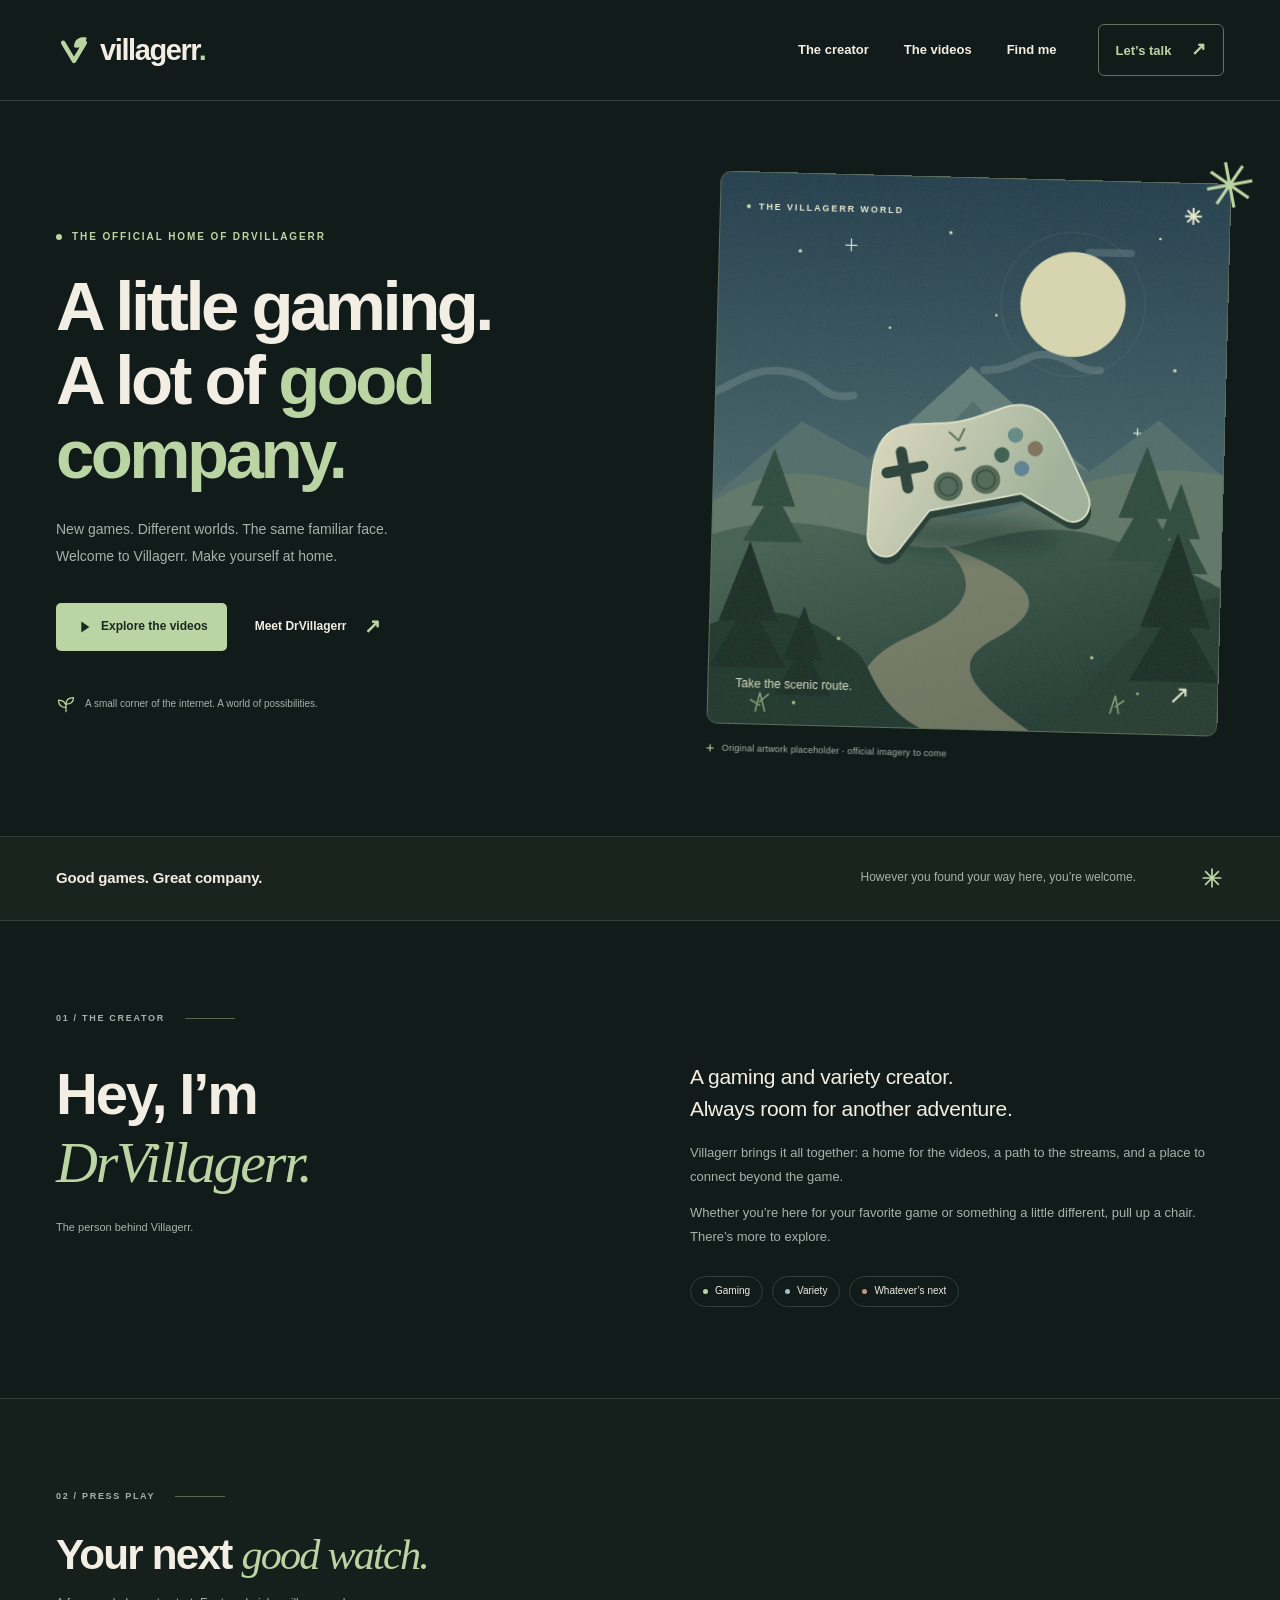
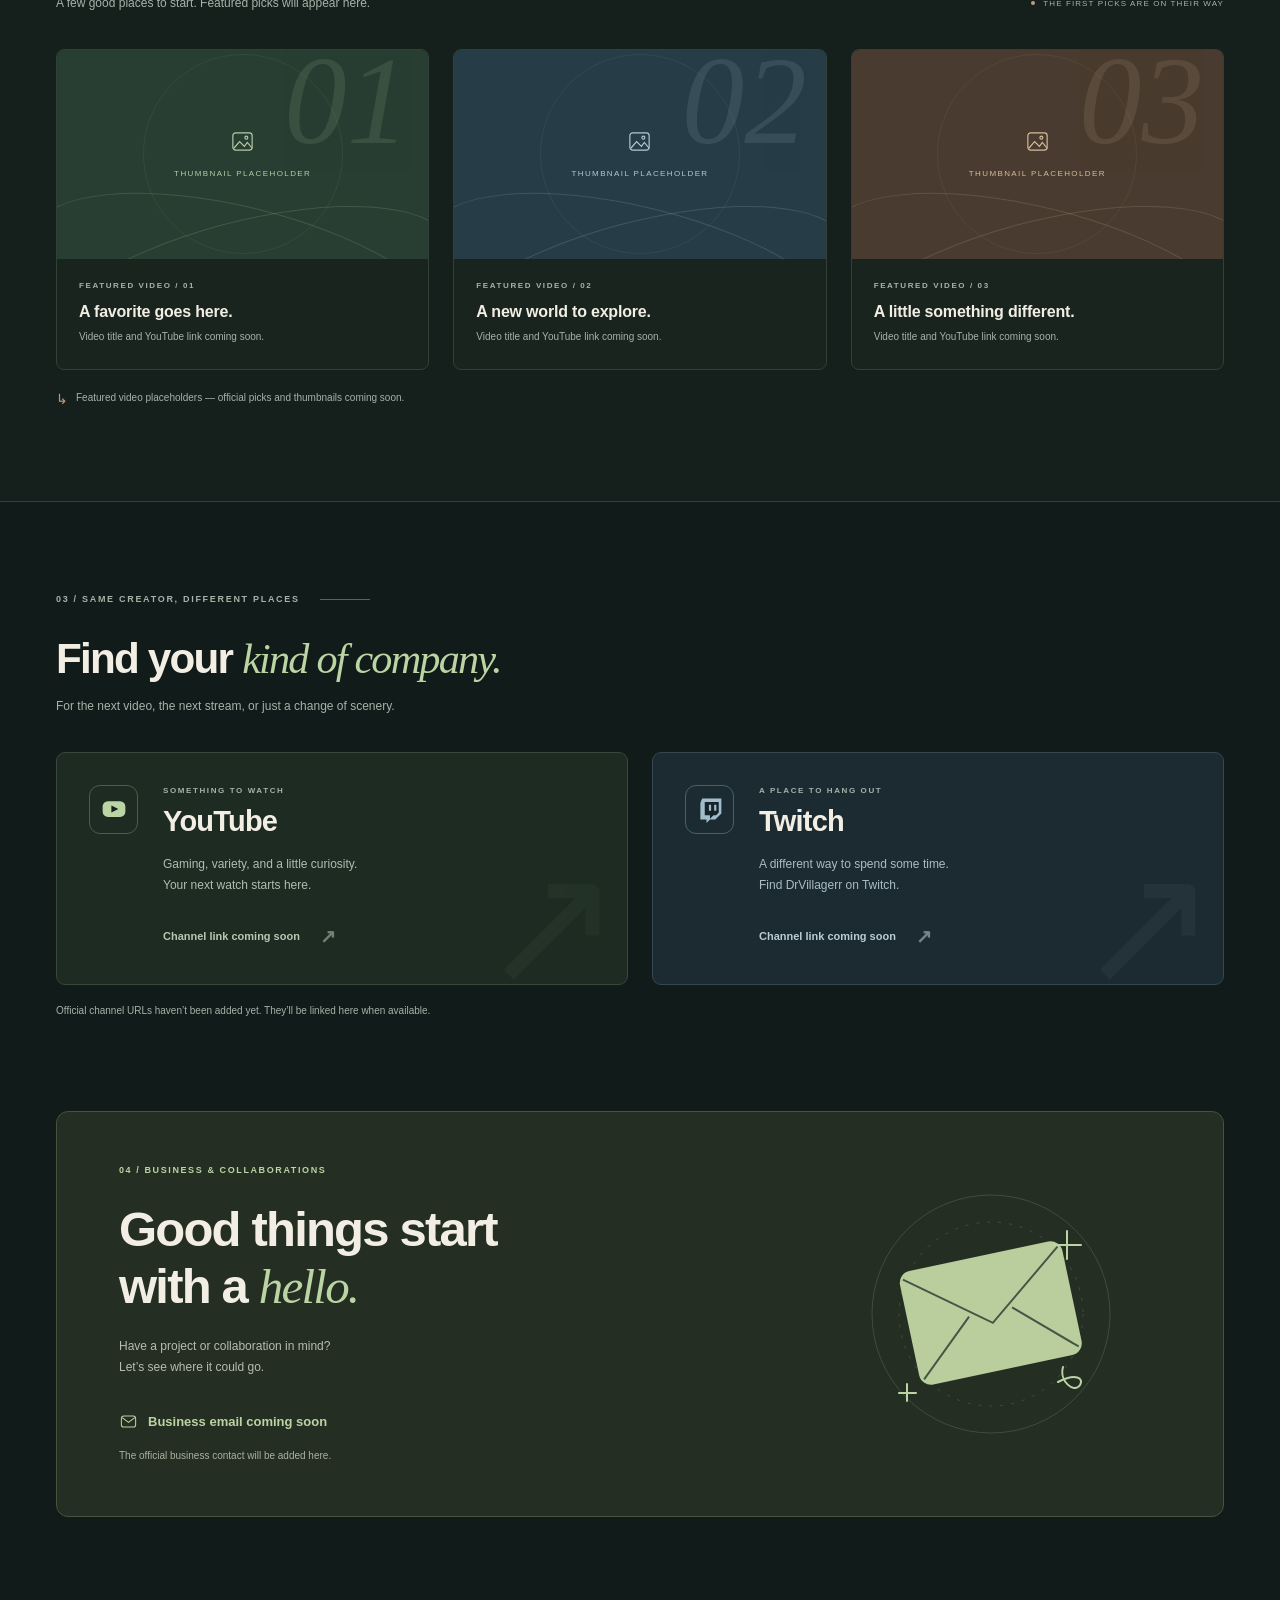
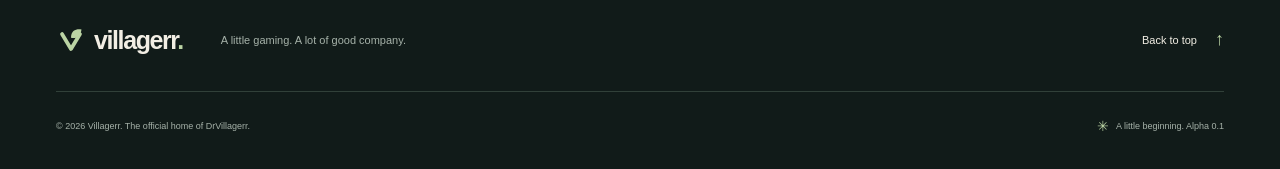
==== index.html @ 23bf2f74 "Build Villagerr Alpha static website" ====
<!doctype html>
<html lang="en">
  <head>
    <meta charset="utf-8">
    <meta name="viewport" content="width=device-width, initial-scale=1">
    <meta name="theme-color" content="#111b19">
    <meta name="description" content="Welcome to Villagerr, the official home of DrVillagerr. Explore gaming and variety content, find the channels, and get in touch for business inquiries.">
    <meta property="og:type" content="website">
    <meta property="og:locale" content="en_US">
    <meta property="og:site_name" content="Villagerr">
    <meta property="og:title" content="Villagerr — A little gaming. A lot of good company.">
    <meta property="og:description" content="The official home of DrVillagerr. Gaming, variety, and whatever comes next. Make yourself at home.">
    <meta name="twitter:card" content="summary">
    <meta name="twitter:title" content="Villagerr — The official home of DrVillagerr">
    <meta name="twitter:description" content="Gaming, variety, and whatever comes next. Make yourself at home.">
    <title>Villagerr — The official home of DrVillagerr</title>
    <link rel="icon" href="./assets/images/favicon.svg" type="image/svg+xml">
    <link rel="stylesheet" href="./assets/css/styles.css">
    <script src="./assets/js/config.js" defer></script>
    <script src="./assets/js/main.js" defer></script>
  </head>
  <body>
    <a class="skip-link" href="#main">Skip to content</a>
    <header class="site-header">
      <div class="container header-inner">
        <a class="brand" href="./" aria-label="Villagerr home">
          <svg class="brand-mark" viewBox="0 0 40 40" aria-hidden="true"><path d="M8 12 20 32 32 12" fill="none" stroke="currentColor" stroke-width="5" stroke-linecap="round" stroke-linejoin="round"/><path d="M20 17C20 7 27 5 34 6c-1 8-6 13-14 11Z" fill="currentColor"/></svg>
          <span>villagerr<span class="brand-period">.</span></span>
        </a>
        <button class="nav-toggle" type="button" aria-expanded="false" aria-controls="primary-navigation"><span class="menu-label">Menu</span><span class="menu-lines" aria-hidden="true"></span></button>
        <nav id="primary-navigation" class="primary-nav" aria-label="Main navigation">
          <a href="#about">The creator</a>
          <a href="#videos">The videos</a>
          <a href="#channels">Find me</a>
          <a class="nav-contact" href="#contact">Let’s talk <span aria-hidden="true">↗</span></a>
        </nav>
      </div>
    </header>

    <main id="main">
      <section class="hero container" aria-labelledby="welcome-heading">
        <div class="hero-copy">
          <p class="eyebrow"><span class="status-dot" aria-hidden="true"></span> THE OFFICIAL HOME OF DRVILLAGERR</p>
          <h1 id="welcome-heading">A little gaming.<br>A lot of <span>good<br class="desktop-break"> company.</span></h1>
          <p class="hero-description">New games. Different worlds. The same familiar face.<br class="wide-break"> Welcome to Villagerr. Make yourself at home.</p>
          <div class="hero-actions">
            <a class="button button-primary" href="#videos"><svg viewBox="0 0 20 20" aria-hidden="true"><path d="m7 4 9 6-9 6Z" fill="currentColor"/></svg> Explore the videos</a>
            <a class="text-link" href="#about">Meet DrVillagerr <span aria-hidden="true">↗</span></a>
          </div>
          <p class="hero-note"><svg viewBox="0 0 24 24" aria-hidden="true"><path d="M12 20v-9m0 4C5 15 3 10 3 6c6 0 9 3 9 9Zm0-4c0-6 4-8 9-8 0 5-3 8-9 8Z" fill="none" stroke="currentColor" stroke-width="1.5" stroke-linecap="round" stroke-linejoin="round"/></svg> A small corner of the internet. A world of possibilities.</p>
        </div>
        <figure class="hero-art">
          <div class="art-frame">
            <div class="art-topline"><span><i aria-hidden="true"></i> THE VILLAGERR WORLD</span><span aria-hidden="true">✳</span></div>
            <img class="world-art" src="./assets/images/world-placeholder.svg" width="600" height="650" alt="Illustrated placeholder: a game controller among rolling forest hills beneath a blue evening sky.">
            <div class="art-bottomline"><span>Take the scenic route.</span><span aria-hidden="true">↗</span></div>
          </div>
          <figcaption><span class="small-cross" aria-hidden="true">+</span> Original artwork placeholder · official imagery to come</figcaption>
          <span class="art-doodle" aria-hidden="true">✳</span>
        </figure>
      </section>

      <div class="welcome-strip">
        <div class="container strip-inner"><span class="strip-title">Good games. Great company.</span><span class="strip-note">However you found your way here, you’re welcome.</span><svg viewBox="0 0 28 28" aria-hidden="true"><path d="M14 3v22M3 14h22M6 6l16 16M6 22 22 6" stroke="currentColor" stroke-width="2"/></svg></div>
      </div>

      <section id="about" class="about-section section-space container reveal" aria-labelledby="about-heading">
        <div class="section-label"><span>01 / THE CREATOR</span><span class="tiny-line" aria-hidden="true"></span></div>
        <div class="about-grid">
          <div><h2 id="about-heading">Hey, I’m<br><span class="serif-word">DrVillagerr.</span></h2><p class="small-caption">The person behind Villagerr.</p></div>
          <div class="about-copy"><p class="large-copy">A gaming and variety creator.<br>Always room for another adventure.</p><p>Villagerr brings it all together: a home for the videos, a path to the streams, and a place to connect beyond the game.</p><p>Whether you’re here for your favorite game or something a little different, pull up a chair. There’s more to explore.</p><div class="topic-tags" aria-label="Content themes"><span><i class="tag-dot green" aria-hidden="true"></i>Gaming</span><span><i class="tag-dot blue" aria-hidden="true"></i>Variety</span><span><i class="tag-dot brown" aria-hidden="true"></i>Whatever’s next</span></div></div>
        </div>
      </section>

      <section id="videos" class="videos-section section-space reveal" aria-labelledby="videos-heading">
        <div class="container">
          <div class="section-label"><span>02 / PRESS PLAY</span><span class="tiny-line" aria-hidden="true"></span></div>
          <div class="section-heading"><div><h2 id="videos-heading">Your next <span class="serif-word">good watch.</span></h2><p>A few good places to start. Featured picks will appear here.</p></div><span class="section-chip"><span class="status-dot" aria-hidden="true"></span> THE FIRST PICKS ARE ON THEIR WAY</span></div>
          <div class="video-grid" id="featured-videos">
            <article class="video-card"><div class="video-art video-art-forest" aria-hidden="true"><span class="slot-number">01</span><span class="thumbnail-mark"><svg viewBox="0 0 28 28"><rect x="4" y="5" width="20" height="18" rx="3"/><path d="m5 21 6-7 5 5 3-4 5 6"/><circle cx="18" cy="10" r="1.5"/></svg> THUMBNAIL PLACEHOLDER</span><span class="art-orbit"></span></div><div class="video-card-body"><p class="card-eyebrow">FEATURED VIDEO / 01</p><h3>A favorite goes here.</h3><p>Video title and YouTube link coming soon.</p></div></article>
            <article class="video-card"><div class="video-art video-art-blue" aria-hidden="true"><span class="slot-number">02</span><span class="thumbnail-mark"><svg viewBox="0 0 28 28"><rect x="4" y="5" width="20" height="18" rx="3"/><path d="m5 21 6-7 5 5 3-4 5 6"/><circle cx="18" cy="10" r="1.5"/></svg> THUMBNAIL PLACEHOLDER</span><span class="art-orbit"></span></div><div class="video-card-body"><p class="card-eyebrow">FEATURED VIDEO / 02</p><h3>A new world to explore.</h3><p>Video title and YouTube link coming soon.</p></div></article>
            <article class="video-card"><div class="video-art video-art-brown" aria-hidden="true"><span class="slot-number">03</span><span class="thumbnail-mark"><svg viewBox="0 0 28 28"><rect x="4" y="5" width="20" height="18" rx="3"/><path d="m5 21 6-7 5 5 3-4 5 6"/><circle cx="18" cy="10" r="1.5"/></svg> THUMBNAIL PLACEHOLDER</span><span class="art-orbit"></span></div><div class="video-card-body"><p class="card-eyebrow">FEATURED VIDEO / 03</p><h3>A little something different.</h3><p>Video title and YouTube link coming soon.</p></div></article>
          </div>
          <p class="placeholder-note" id="video-placeholder-note"><span aria-hidden="true">↳</span> Featured video placeholders — official picks and thumbnails coming soon.</p>
        </div>
      </section>

      <section id="channels" class="channels-section section-space container reveal" aria-labelledby="channels-heading">
        <div class="section-label"><span>03 / SAME CREATOR, DIFFERENT PLACES</span><span class="tiny-line" aria-hidden="true"></span></div>
        <div class="section-heading"><div><h2 id="channels-heading">Find your <span class="serif-word">kind of company.</span></h2><p>For the next video, the next stream, or just a change of scenery.</p></div></div>
        <div class="platform-grid">
          <article class="platform-card platform-youtube"><div class="platform-icon" aria-hidden="true"><svg viewBox="0 0 32 32"><rect x="3" y="7" width="26" height="18" rx="6" fill="currentColor"/><path d="m13 12 8 4-8 4Z" fill="#17211e"/></svg></div><div class="platform-copy"><p class="card-eyebrow">SOMETHING TO WATCH</p><h3>YouTube</h3><p>Gaming, variety, and a little curiosity.<br>Your next watch starts here.</p><div class="platform-action" data-link-slot="youtube"><span class="pending-link">Channel link coming soon <span aria-hidden="true">↗</span></span></div></div><span class="platform-decoration" aria-hidden="true">↗</span></article>
          <article class="platform-card platform-twitch"><div class="platform-icon" aria-hidden="true"><svg viewBox="0 0 32 32"><path d="M7 4H29v17l-7 7h-6l-4 4v-4H5V9Z" fill="currentColor"/><path d="M10 8v15h6v4l4-4h3l3-3V8Z" fill="#172229"/><path d="M16 11v7m6-7v7" fill="none" stroke="currentColor" stroke-width="2.5"/></svg></div><div class="platform-copy"><p class="card-eyebrow">A PLACE TO HANG OUT</p><h3>Twitch</h3><p>A different way to spend some time.<br>Find DrVillagerr on Twitch.</p><div class="platform-action" data-link-slot="twitch"><span class="pending-link">Channel link coming soon <span aria-hidden="true">↗</span></span></div></div><span class="platform-decoration" aria-hidden="true">↗</span></article>
        </div>
        <p class="channel-note">Official channel URLs haven’t been added yet. They’ll be linked here when available.</p>
      </section>

      <section id="contact" class="contact-section container reveal" aria-labelledby="contact-heading">
        <div class="contact-panel"><div class="contact-copy"><p class="eyebrow">04 / BUSINESS & COLLABORATIONS</p><h2 id="contact-heading">Good things start<br>with a <span class="serif-word">hello.</span></h2><p>Have a project or collaboration in mind?<br>Let’s see where it could go.</p><div class="contact-action" data-link-slot="email"><span class="contact-pending"><svg viewBox="0 0 24 24" aria-hidden="true"><rect x="3" y="5" width="18" height="14" rx="3"/><path d="m4 7 8 6 8-6"/></svg> Business email coming soon</span></div><p class="contact-hint">The official business contact will be added here.</p></div><div class="contact-art" aria-hidden="true"><svg viewBox="0 0 340 300"><circle cx="170" cy="150" r="119" fill="none" stroke="currentColor" opacity=".18"/><circle cx="170" cy="150" r="92" fill="none" stroke="currentColor" opacity=".18" stroke-dasharray="3 8"/><g transform="rotate(-12 170 150)"><rect x="87" y="91" width="166" height="116" rx="12" fill="#b9cd9d"/><path d="m91 98 79 61 79-61M91 200l57-52m101 52-57-52" fill="none" stroke="#435747" stroke-width="2"/></g><path d="M246 67v28m-14-14h28M86 220v17m-8-8h17" stroke="currentColor" stroke-width="2" stroke-linecap="round"/><path d="M237 218c18-9 26-4 22 3-6 9-21-4-17-18" fill="none" stroke="currentColor" stroke-width="2" stroke-linecap="round"/></svg></div></div>
      </section>
    </main>

    <footer class="site-footer container"><div class="footer-top"><a class="brand" href="./" aria-label="Villagerr home"><svg class="brand-mark" viewBox="0 0 40 40" aria-hidden="true"><path d="M8 12 20 32 32 12" fill="none" stroke="currentColor" stroke-width="5" stroke-linecap="round" stroke-linejoin="round"/><path d="M20 17C20 7 27 5 34 6c-1 8-6 13-14 11Z" fill="currentColor"/></svg><span>villagerr<span class="brand-period">.</span></span></a><p>A little gaming. A lot of good company.</p><a class="back-top" href="#main">Back to top <span aria-hidden="true">↑</span></a></div><div class="footer-bottom"><p>© <span id="copyright-year">2026</span> Villagerr. The official home of DrVillagerr.</p><span class="alpha-badge"><span aria-hidden="true">✳</span> A little beginning. Alpha 0.1</span></div></footer>
  </body>
</html>
---- assets/css/styles.css ----
/* Villagerr Alpha · no external fonts, frameworks, or build step. */
:root {
  color-scheme: dark;
  --background: #111b19;
  --surface: #17231f;
  --cream: #f2eee4;
  --muted: #a6b2a9;
  --green: #bbd4a4;
  --blue: #a1bdcb;
  --brown: #bc9a7c;
  --line: #314039;
  --font: "Segoe UI", Arial, sans-serif;
}
* { box-sizing: border-box; }
html { scroll-behavior: smooth; scroll-padding-top: 110px; }
body { margin: 0; background: var(--background); color: var(--cream); font-family: var(--font); font-size: 16px; line-height: 1.65; -webkit-font-smoothing: antialiased; }
::selection { color: var(--background); background: var(--green); }
a { color: inherit; text-decoration: none; }
button { font: inherit; }
button, a { -webkit-tap-highlight-color: transparent; }
button, [href] { touch-action: manipulation; }
img, svg { display: block; max-width: 100%; }
svg { flex-shrink: 0; }
button { color: inherit; }
button, input { font: inherit; }
button:focus-visible, a:focus-visible { outline: 3px solid var(--green); outline-offset: 6px; border-radius: 3px; }
[hidden] { display: none !important; }
p, h1, h2, h3, figure { margin: 0; }
.container { width: min(1232px, calc(100% - 112px)); margin-inline: auto; }
.skip-link { position: fixed; z-index: 20; top: 12px; left: 16px; padding: 12px 22px; color: var(--background); background: var(--green); border-radius: 6px; transform: translateY(-180%); }
.skip-link:focus { transform: translateY(0); }
.sr-only { position: absolute; width: 1px; height: 1px; padding: 0; margin: -1px; overflow: hidden; clip: rect(0, 0, 0, 0); white-space: nowrap; border: 0; }
.site-header { border-bottom: 1px solid var(--line); background: var(--background); }
.header-inner { display: flex; align-items: center; justify-content: space-between; min-height: 100px; gap: 32px; }
.brand { display: inline-flex; gap: 8px; align-items: center; font-size: 29px; font-weight: 750; letter-spacing: -1.4px; line-height: 1; }
.brand-mark { width: 36px; height: 38px; color: var(--green); }
.brand-period { color: var(--green); }
.primary-nav { display: flex; align-items: center; gap: 35px; font-size: 13px; font-weight: 600; }
.primary-nav a { position: relative; padding-block: 12px; transition: color .2s; }
.primary-nav a:hover, .primary-nav a[aria-current] { color: var(--green); }
.primary-nav a[aria-current]::after { content: ""; position: absolute; width: 4px; height: 4px; bottom: 3px; left: calc(50% - 2px); background: currentColor; border-radius: 50%; }
.primary-nav .nav-contact { border: 1px solid #64725c; border-radius: 6px; padding: 10px 17px; margin-left: 6px; color: var(--green); }
.nav-contact span { margin-left: 16px; font-size: 18px; }
.nav-toggle { display: none; }
.hero { display: grid; grid-template-columns: 1.16fr 1fr; align-items: center; gap: 52px; padding-block: 76px 69px; }
.eyebrow, .section-label, .card-eyebrow { font-size: 10px; font-weight: 650; line-height: 1.5; letter-spacing: 1.9px; }
.eyebrow { display: flex; align-items: center; gap: 10px; color: var(--green); }
.status-dot { width: 6px; height: 6px; border-radius: 50%; background: var(--green); flex: 0 0 6px; }
h1 { margin-top: 26px; font-size: clamp(49px, 5.38vw, 78px); line-height: 1.07; font-weight: 650; letter-spacing: -3.5px; }
h1 span { color: var(--green); }
.hero-description { margin-top: 25px; color: var(--muted); font-size: 14px; line-height: 1.9; }
.hero-actions { display: flex; gap: 28px; align-items: center; margin-top: 33px; }
.button { display: inline-flex; justify-content: center; align-items: center; gap: 8px; min-height: 48px; padding: 12px 19px; border-radius: 5px; font-size: 12px; font-weight: 700; transition: background .2s, transform .2s; }
.button-primary { color: #1a2a20; background: var(--green); }
.button-primary svg { width: 18px; height: 18px; }
.button-primary:hover { background: #d0e3bd; transform: translateY(-2px); }
.text-link { display: inline-flex; align-items: center; gap: 17px; font-size: 12px; font-weight: 650; min-height: 44px; }
.text-link span { font-size: 20px; color: var(--green); transition: transform .2s; }
.text-link:hover span { transform: translate(2px, -2px); }
.text-link:hover { color: var(--green); }
.hero-note { display: flex; align-items: center; gap: 9px; margin-top: 44px; font-size: 10px; color: var(--muted); }
.hero-note svg { color: var(--green); width: 20px; height: 20px; }
.hero-art { position: relative; padding: 0 0 0 6px; transform: rotate(1.5deg); animation: art-arrive .9s ease-out both; }
.art-frame { position: relative; overflow: hidden; border-radius: 11px; border: 1px solid #5b6d5c; background: #253c36; }
.art-topline { display: flex; align-items: center; justify-content: space-between; position: absolute; inset: 0 0 auto; z-index: 1; padding: 23px 26px; color: #e3e7ce; font-size: 9px; letter-spacing: 1.9px; font-weight: 650; }
.art-topline > span:first-child { display: flex; gap: 8px; align-items: center; }
.art-topline i { display: block; width: 4px; height: 4px; border-radius: 50%; background: #c5d6b2; }
.art-topline > span:last-child { font-size: 22px; line-height: 1; }
.world-art { width: 100%; height: auto; aspect-ratio: 600 / 650; object-fit: cover; }
.art-bottomline { position: absolute; inset: auto 0 0; display: flex; justify-content: space-between; align-items: center; padding: 18px 27px; font-size: 12px; color: #d9dec4; }
.art-bottomline span:last-child { font-size: 26px; }
.hero-art figcaption { display: flex; align-items: center; gap: 7px; padding-top: 12px; font-size: 9px; letter-spacing: .2px; color: var(--muted); }
.small-cross { color: var(--green); font-size: 15px; }
.art-doodle { position: absolute; top: -29px; right: -25px; font-size: 63px; line-height: 1; color: var(--green); transform: rotate(-12deg); }
.welcome-strip { border-block: 1px solid var(--line); background: #19241f; }
.strip-inner { display: flex; align-items: center; gap: 24px; min-height: 83px; }
.strip-title { font-size: 15px; font-weight: 600; letter-spacing: -.2px; }
.strip-note { color: var(--muted); font-size: 12px; margin-left: auto; }
.strip-inner svg { width: 24px; height: 24px; margin-left: 40px; color: var(--green); }
.section-space { padding-block: 91px; }
.section-label { display: flex; align-items: center; gap: 20px; color: var(--muted); font-size: 9px; letter-spacing: 1.7px; }
.tiny-line { height: 1px; width: 50px; background: #596750; }
.about-grid { display: grid; grid-template-columns: 1fr 1fr; gap: 100px; margin-top: 35px; }
h2 { font-size: clamp(32px, 3.3vw, 46px); line-height: 1.17; letter-spacing: -1.8px; font-weight: 550; }
.about-grid h2 { font-size: 58px; letter-spacing: -2.2px; }
.serif-word { font-family: Georgia, "Times New Roman", serif; font-weight: 400; font-style: italic; color: var(--green); }
.small-caption { color: var(--muted); font-size: 11px; margin-top: 21px; }
.about-copy { padding-top: 1px; }
.about-copy .large-copy { font-size: 21px; color: var(--cream); line-height: 1.5; letter-spacing: -.3px; margin-bottom: 17px; }
.about-copy > p { color: var(--muted); font-size: 13px; line-height: 1.85; }
.about-copy > p + p { margin-top: 12px; }
.topic-tags { display: flex; gap: 9px; flex-wrap: wrap; margin-top: 27px; }
.topic-tags > span { display: inline-flex; align-items: center; gap: 7px; font-size: 10px; border: 1px solid var(--line); padding: 6px 12px; border-radius: 30px; }
.tag-dot { width: 5px; height: 5px; border-radius: 50%; }
.green { background: var(--green); }.blue { background: var(--blue); }.brown { background: var(--brown); }
.videos-section { background: #151f1c; border-block: 1px solid var(--line); }
.section-heading { display: flex; justify-content: space-between; align-items: flex-end; gap: 30px; margin-top: 27px; }
.section-heading p { font-size: 12px; margin-top: 14px; color: var(--muted); }
.section-chip { display: flex; align-items: center; gap: 8px; white-space: nowrap; color: var(--muted); font-size: 8px; letter-spacing: 1.1px; padding-bottom: 4px; }
.section-chip .status-dot { width: 4px; height: 4px; flex-basis: 4px; background: var(--brown); }
.video-grid { display: grid; grid-template-columns: repeat(3, minmax(0, 1fr)); gap: 24px; margin-top: 35px; }
.video-card { overflow: hidden; border-radius: 8px; border: 1px solid var(--line); background: #19241f; }
.video-art { aspect-ratio: 16/9; overflow: hidden; position: relative; isolation: isolate; display: flex; justify-content: center; align-items: center; background: #283e32; color: #b7c9a7; }
.video-art-blue { background: #263d47; color: #b3c9d0; }
.video-art-brown { background: #493b2f; color: #d3bd9c; }
.slot-number { font-family: Georgia, serif; font-size: 125px; font-style: italic; position: absolute; top: -24px; right: 19px; opacity: .12; line-height: 1.2; }
.video-art::before, .video-art::after { content: ""; position: absolute; z-index: -1; width: 115%; height: 150px; bottom: -115px; left: -30px; border: 1px solid currentColor; border-radius: 50%; opacity: .18; transform: rotate(-15deg); }
.video-art::after { bottom: -100px; transform: rotate(14deg); }
.thumbnail-mark { display: flex; flex-direction: column; align-items: center; gap: 12px; font-size: 8px; letter-spacing: 1.4px; }
.thumbnail-mark svg { width: 27px; height: 27px; fill: none; stroke: currentColor; stroke-width: 1.2; }
.art-orbit { position: absolute; width: 200px; height: 200px; border: 1px solid currentColor; opacity: .08; border-radius: 50%; }
.video-card-body { padding: 21px 22px 24px; }
.card-eyebrow { color: var(--muted); font-size: 8px; letter-spacing: 1.6px; }
.video-card h3 { font-size: 16px; font-weight: 550; line-height: 1.4; margin-top: 9px; letter-spacing: -.2px; overflow-wrap: anywhere; }
.video-card-body > p:last-child { color: var(--muted); font-size: 10px; margin-top: 6px; }
.placeholder-note { display: flex; gap: 8px; margin-top: 20px; color: var(--muted); font-size: 10px; }
.placeholder-note > span { color: var(--brown); font-size: 14px; line-height: 1.4; }
.video-entry { display: block; height: 100%; }
.video-entry:hover h3 { color: var(--green); }
.video-entry img { position: absolute; inset: 0; z-index: 1; width: 100%; height: 100%; background: var(--surface); object-fit: cover; transition: transform .35s; }
.video-entry:hover img { transform: scale(1.035); }
.video-entry:focus-visible { outline-offset: -4px; }
.platform-grid { display: grid; grid-template-columns: 1fr 1fr; gap: 24px; margin-top: 35px; }
.platform-card { position: relative; display: flex; align-items: flex-start; gap: 25px; overflow: hidden; border: 1px solid #38483b; border-radius: 9px; padding: 32px; background: #1d2b23; }
.platform-twitch { background: #1c2b31; border-color: #35474f; }
.platform-icon { display: grid; place-items: center; width: 49px; height: 49px; flex: 0 0 49px; border: 1px solid #4a5e48; border-radius: 11px; color: var(--green); }
.platform-icon svg { width: 28px; height: 28px; }
.platform-twitch .platform-icon { color: var(--blue); border-color: #47616b; }
.platform-copy { position: relative; z-index: 1; }
.platform-copy .card-eyebrow { font-size: 8px; }
.platform-card h3 { font-size: 29px; line-height: 1.2; font-weight: 550; margin-top: 7px; letter-spacing: -.8px; }
.platform-copy > p:not(.card-eyebrow) { color: #b0bdb1; font-size: 12px; line-height: 1.8; margin-top: 15px; }
.platform-twitch .platform-copy > p:not(.card-eyebrow) { color: #aabcc4; }
.platform-action { margin-top: 24px; font-size: 11px; font-weight: 600; }
.pending-link { display: inline-flex; gap: 20px; align-items: center; color: #bac8b2; }
.pending-link > span { font-size: 19px; opacity: .55; }
.platform-twitch .pending-link { color: #bacdd4; }
.platform-action .text-link { color: var(--green); }
.platform-twitch .text-link, .platform-twitch .text-link span { color: var(--blue); }
.platform-decoration { position: absolute; bottom: -26px; right: 5px; color: #8fa97a; opacity: .06; font-size: 170px; line-height: 1; }
.platform-twitch .platform-decoration { color: #a1bdcb; }
.channel-note { margin-top: 18px; color: var(--muted); font-size: 10px; }
.contact-panel { display: grid; grid-template-columns: 1.35fr 1fr; align-items: center; overflow: hidden; border: 1px solid #48533e; border-radius: 12px; background: #242e23; padding: 52px 62px; }
.contact-copy .eyebrow { font-size: 9px; letter-spacing: 1.6px; }
.contact-copy h2 { margin-top: 24px; font-size: 49px; }
.contact-copy > p:not(.eyebrow):not(.contact-hint) { color: #b7bdae; font-size: 12px; line-height: 1.8; margin-top: 20px; }
.contact-action { margin-top: 26px; }
.contact-pending { display: inline-flex; align-items: center; gap: 10px; color: var(--green); padding-block: 6px; font-size: 13px; font-weight: 550; }
.contact-pending svg { width: 19px; height: 19px; fill: none; stroke: currentColor; stroke-width: 1.3; }
.contact-hint { color: #aab29f; font-size: 10px; margin-top: 8px; }
.contact-art { color: var(--green); width: min(100%, 340px); justify-self: end; }
.contact-action .button { font-size: 13px; overflow-wrap: anywhere; max-width: 100%; }
.site-footer { margin-top: 72px; }
.footer-top { display: flex; gap: 25px; align-items: center; padding-block: 32px; border-bottom: 1px solid var(--line); }
.footer-top .brand { font-size: 25px; }
.footer-top .brand-mark { width: 30px; }
.footer-top > p { font-size: 11px; color: var(--muted); margin-left: 13px; }
.back-top { display: flex; gap: 18px; align-items: center; margin-left: auto; font-size: 11px; }
.back-top span { font-size: 18px; color: var(--green); }
.back-top:hover { color: var(--green); }
.footer-bottom { display: flex; align-items: center; justify-content: space-between; gap: 20px; padding-block: 23px 31px; font-size: 9px; color: var(--muted); }
.alpha-badge { display: flex; align-items: center; gap: 7px; }
.alpha-badge span { color: var(--green); font-size: 14px; }
.reveal.is-visible { animation: settle-in .65s ease-out both; }
@keyframes settle-in { from { transform: translateY(12px); } to { transform: translateY(0); } }
@keyframes art-arrive { from { transform: translateY(14px) rotate(3deg); } to { transform: translateY(0) rotate(1.5deg); } }
@media (min-width: 1500px) { .hero { gap: 86px; } }
@media (max-width: 1100px) {
  .container { width: calc(100% - 72px); }
  .hero { gap: 30px; padding-block: 64px; }
  h1 { font-size: 59px; letter-spacing: -3px; }
  .hero-description { font-size: 13px; }
  .hero-actions { gap: 19px; }
  .button { padding-inline: 15px; }
  .hero-note { font-size: 9px; gap: 7px; }
  .about-grid { gap: 60px; }
  .section-chip { display: none; }
  .platform-card { padding: 25px; gap: 17px; }
  .contact-panel { padding: 45px; }
}
@media (max-width: 850px) {
  .primary-nav { gap: 22px; font-size: 12px; }
  .primary-nav .nav-contact { padding-inline: 12px; margin-left: 0; }
  .nav-contact span { margin-left: 7px; }
  .hero { gap: 24px; }
  h1 { font-size: 49px; letter-spacing: -2.6px; }
  .eyebrow { font-size: 8px; letter-spacing: 1.2px; }
  .hero-actions { flex-wrap: wrap; gap: 12px 22px; margin-top: 25px; }
  .hero-note { margin-top: 24px; max-width: 260px; }
  .hero-art figcaption { font-size: 8px; }
  .art-topline { padding: 18px; font-size: 7px; }
  .art-bottomline { padding: 14px 18px; font-size: 10px; }
  .art-doodle { font-size: 46px; top: -23px; right: -15px; }
  .wide-break { display: none; }
  .strip-inner { gap: 16px; }.strip-title { font-size: 13px; }.strip-note { font-size: 10px; }.strip-inner svg { margin-left: 5px; }
  .section-space { padding-block: 70px; }
  .about-grid { gap: 35px; }.about-grid h2 { font-size: 50px; }.about-copy .large-copy { font-size: 18px; }
  .video-grid { gap: 15px; }.video-card-body { padding: 17px 15px 21px; }.video-card h3 { font-size: 14px; }.thumbnail-mark { font-size: 6px; }
  .platform-card { gap: 15px; padding: 24px; flex-direction: column; }.platform-icon { width: 42px; height: 42px; flex-basis: 42px; }
  .contact-panel { padding: 35px; }.contact-copy h2 { font-size: 42px; }.contact-art { width: 250px; }
}
@media (max-width: 650px) {
  html { scroll-padding-top: 24px; }
  .container { width: calc(100% - 40px); }
  .header-inner { min-height: 79px; flex-wrap: wrap; gap: 0; }
  .brand { font-size: 27px; }.brand-mark { width: 32px; height: 34px; }
  .primary-nav { width: 100%; flex-wrap: wrap; justify-content: space-between; gap: 8px 16px; padding: 12px 0 20px; }
  .primary-nav .nav-contact { border: 0; padding-inline: 0; }
  .js .nav-toggle { display: flex; align-items: center; gap: 12px; min-width: 78px; min-height: 44px; padding: 8px 0 8px 8px; border: 0; background: none; font-size: 12px; cursor: pointer; }
  .menu-lines { position: relative; display: block; width: 19px; height: 10px; border-block: 1.5px solid var(--cream); transition: transform .2s; }
  .nav-toggle[aria-expanded="true"] .menu-lines { height: 0; transform: rotate(45deg); border-bottom: 0; }
  .nav-toggle[aria-expanded="true"] .menu-lines::after { content: ""; position: absolute; top: -1.5px; left: 0; width: 19px; height: 1.5px; background: var(--cream); transform: rotate(90deg); }
  .hero { grid-template-columns: 1fr; gap: 48px; padding-block: 48px 39px; }
  .hero .eyebrow { font-size: 8px; letter-spacing: 1.4px; }
  h1 { font-size: clamp(45px, 11.8vw, 69px); letter-spacing: -2.7px; margin-top: 22px; }
  .desktop-break { display: none; }
  .hero-description { font-size: 13px; max-width: 390px; margin-top: 22px; }
  .hero-actions { gap: 22px; margin-top: 27px; }
  .hero-actions .button { min-height: 48px; padding-inline: 17px; }
  .hero-note { font-size: 9px; max-width: none; margin-top: 30px; }
  .hero-art { width: min(92%, 410px); justify-self: center; padding: 0; }
  .art-topline { padding: 21px; font-size: 8px; }.art-bottomline { padding: 16px 21px; font-size: 11px; }
  .hero-art figcaption { font-size: 8px; }
  .strip-inner { padding-block: 20px; min-height: 90px; flex-wrap: wrap; gap: 3px; position: relative; padding-right: 30px; }
  .strip-title { width: 100%; font-size: 13px; }.strip-note { margin-left: 0; font-size: 10px; }.strip-inner svg { position: absolute; right: 0; top: calc(50% - 11px); width: 22px; }
  .section-space { padding-block: 57px; }
  .section-label { font-size: 8px; letter-spacing: 1.5px; gap: 15px; }.tiny-line { width: 34px; }
  .about-grid { grid-template-columns: 1fr; gap: 30px; margin-top: 27px; }.about-grid h2 { font-size: 49px; }.small-caption { margin-top: 16px; }
  .about-copy .large-copy { font-size: 21px; }.about-copy > p { font-size: 13px; }
  h2 { font-size: 34px; letter-spacing: -1.2px; }
  .section-heading { margin-top: 24px; }.section-heading p { font-size: 12px; margin-top: 13px; max-width: 330px; }
  .video-grid { grid-template-columns: 1fr; gap: 22px; margin-top: 28px; }
  .video-card-body { padding: 21px; }.video-card h3 { font-size: 18px; }.video-card-body > p:last-child { font-size: 11px; }.card-eyebrow { font-size: 8px; }
  .thumbnail-mark { font-size: 8px; }.slot-number { font-size: 145px; }.video-art::before, .video-art::after { width: 130%; }
  .placeholder-note { font-size: 9px; align-items: flex-start; }
  .platform-grid { grid-template-columns: 1fr; gap: 20px; margin-top: 28px; }
  .platform-card { flex-direction: row; padding: 28px 24px; gap: 22px; }.platform-card h3 { font-size: 28px; }.platform-copy > p:not(.card-eyebrow) { font-size: 12px; }
  .platform-icon { width: 43px; height: 43px; flex-basis: 43px; }.channel-note { font-size: 9px; }
  .contact-panel { grid-template-columns: 1fr; padding: 35px 27px 28px; }.contact-copy h2 { font-size: 40px; }.contact-copy .eyebrow { font-size: 8px; letter-spacing: 1.1px; }
  .contact-art { width: 210px; justify-self: end; margin-top: 4px; margin-bottom: -18px; }
  .site-footer { margin-top: 30px; }.footer-top { flex-wrap: wrap; gap: 16px; padding-block: 28px; }.footer-top .brand { font-size: 25px; }.footer-top > p { order: 3; margin: 0; width: 100%; font-size: 10px; }
  .footer-bottom { flex-direction: column; align-items: flex-start; gap: 10px; padding-block: 20px 25px; font-size: 8px; }.alpha-badge { font-size: 9px; }
}
@media (max-width: 360px) {
  .container { width: calc(100% - 32px); }
  h1 { font-size: 42px; }.hero-actions { gap: 13px; }.hero-actions .button { font-size: 11px; padding-inline: 13px; }.hero-actions .text-link { font-size: 11px; gap: 9px; }
  .hero .eyebrow { font-size: 7px; }.hero-note { font-size: 8px; }
  .platform-card { gap: 15px; padding: 23px 19px; }.platform-copy > p:not(.card-eyebrow) { font-size: 11px; }.pending-link { gap: 10px; font-size: 10px; }
  .contact-panel { padding-inline: 22px; }.contact-copy h2 { font-size: 35px; }
}
@media (prefers-reduced-motion: reduce) {
  html { scroll-behavior: auto; }
  *, *::before, *::after { animation: none !important; transition: none !important; }
}
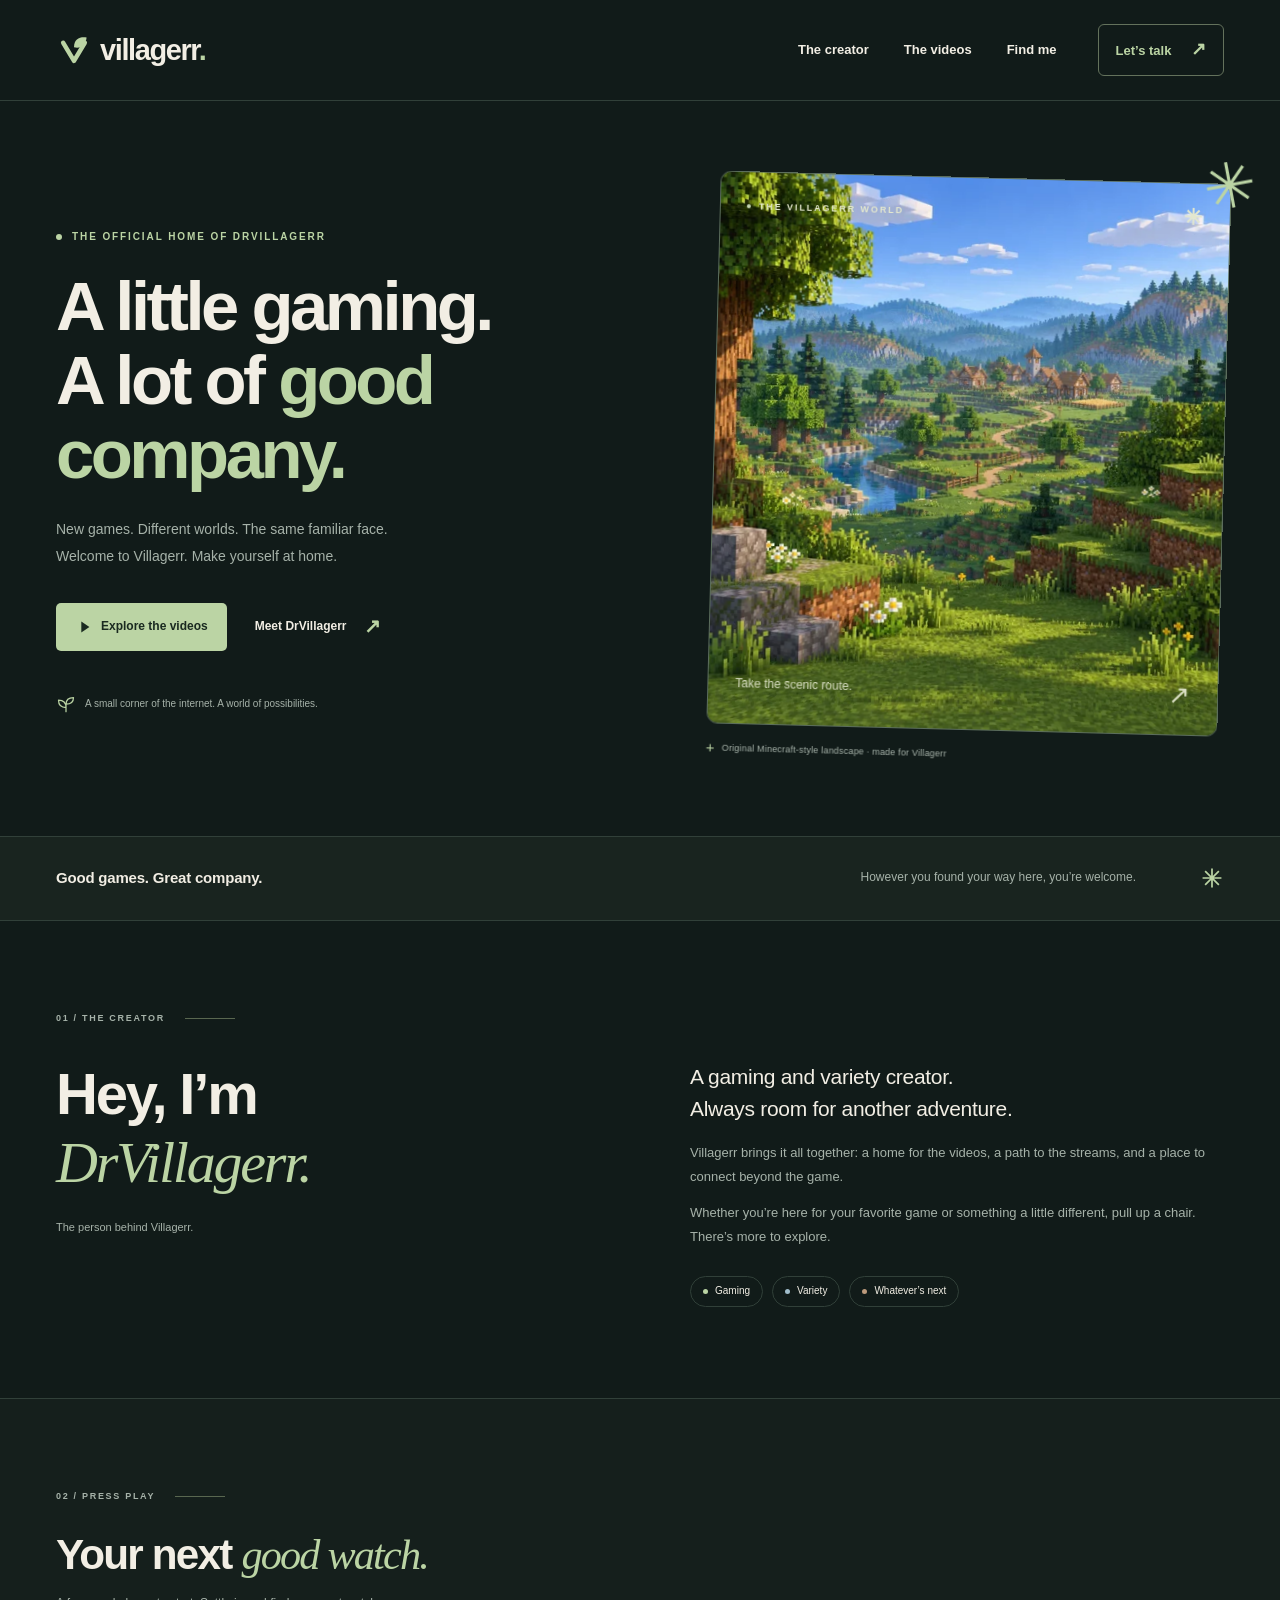
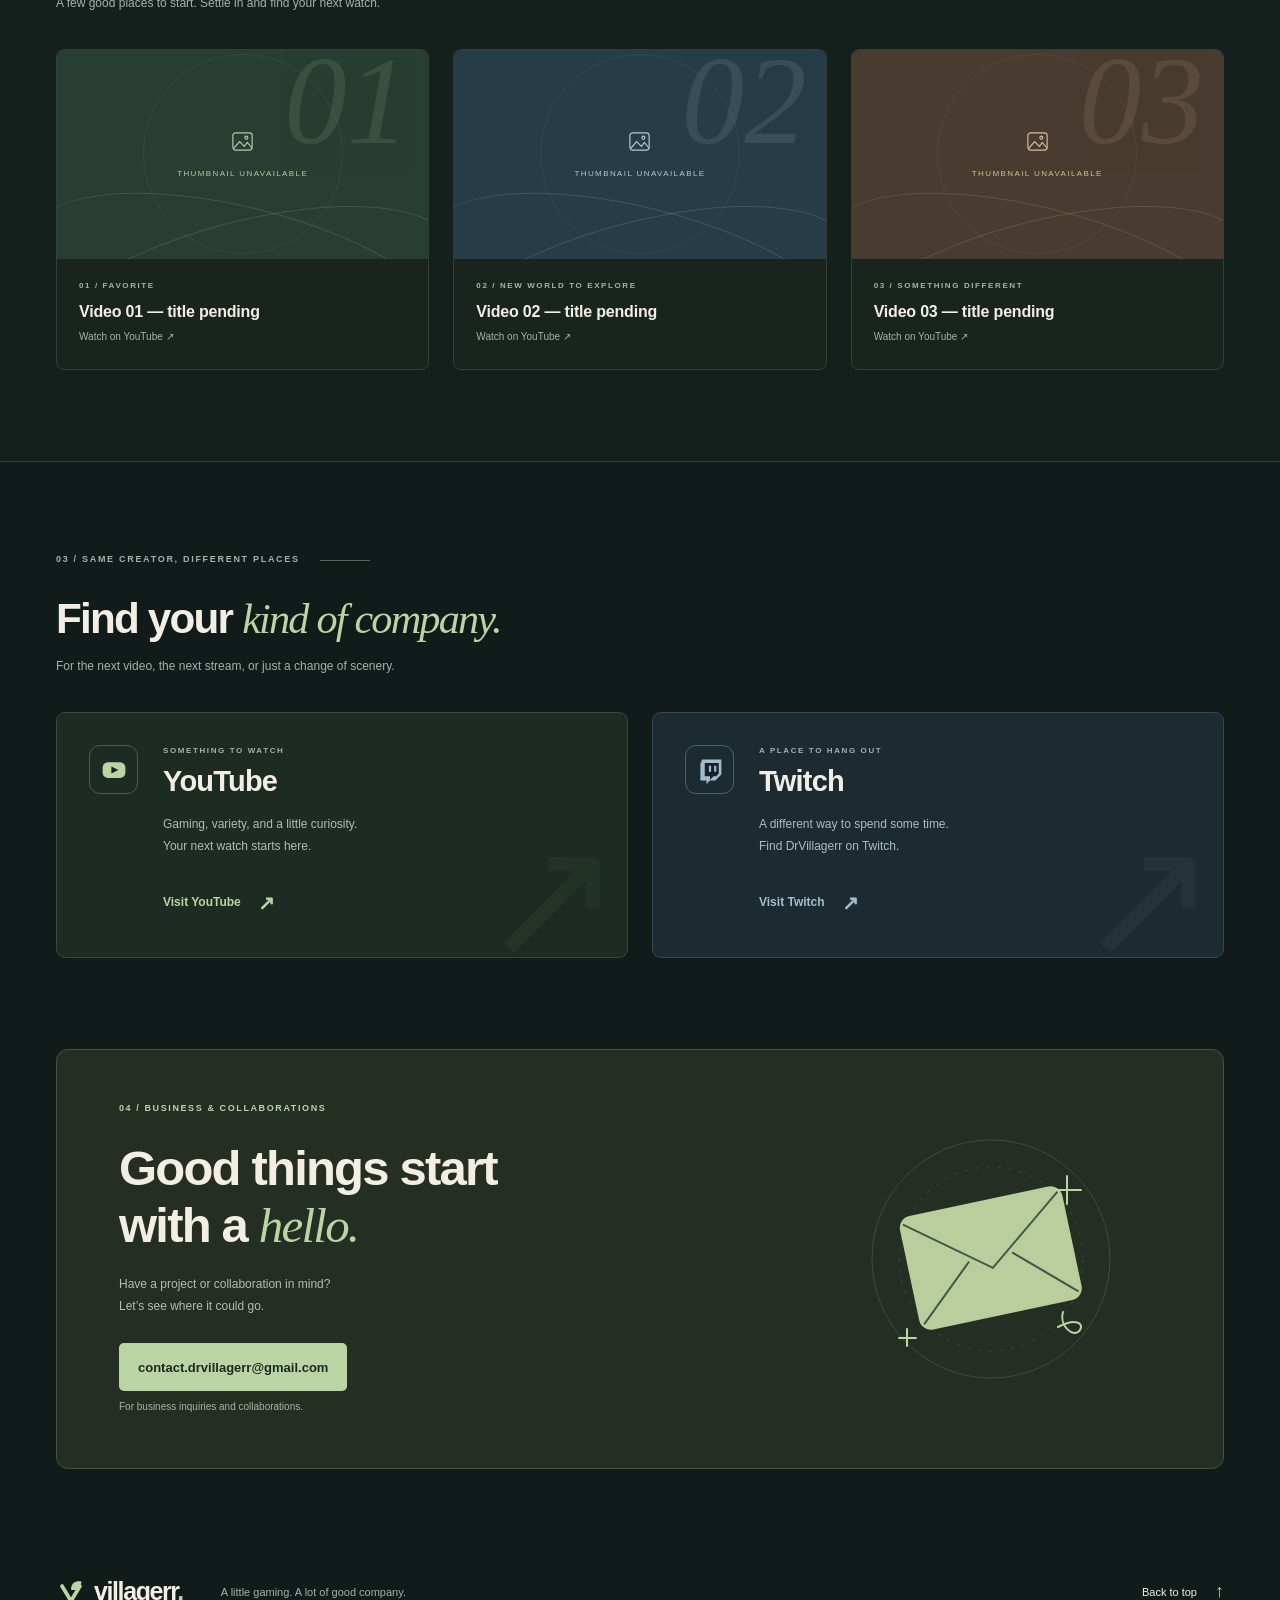
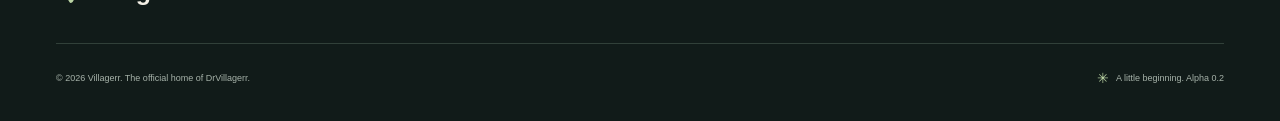
==== commit d147a5ba: "Update Villagerr to Alpha 0.2 with official links and landscape" ====
--- a/index.html
+++ b/index.html
@@ -52,10 +52,10 @@
         <figure class="hero-art">
           <div class="art-frame">
             <div class="art-topline"><span><i aria-hidden="true"></i> THE VILLAGERR WORLD</span><span aria-hidden="true">✳</span></div>
-            <img class="world-art" src="./assets/images/world-placeholder.svg" width="600" height="650" alt="Illustrated placeholder: a game controller among rolling forest hills beneath a blue evening sky.">
+            <img class="world-art" src="./assets/images/villagerr-world-1200.webp" srcset="./assets/images/villagerr-world-600.webp 600w, ./assets/images/villagerr-world-1200.webp 1200w" sizes="(max-width: 650px) min(85vw, 410px), (max-width: 1100px) 43vw, 546px" width="600" height="650" fetchpriority="high" decoding="async" alt="An original Minecraft-style landscape with grassy voxel hills, forests, a winding river, and a small village in the distance beneath a blue sky.">
             <div class="art-bottomline"><span>Take the scenic route.</span><span aria-hidden="true">↗</span></div>
           </div>
-          <figcaption><span class="small-cross" aria-hidden="true">+</span> Original artwork placeholder · official imagery to come</figcaption>
+          <figcaption><span class="small-cross" aria-hidden="true">+</span> Original Minecraft-style landscape · made for Villagerr</figcaption>
           <span class="art-doodle" aria-hidden="true">✳</span>
         </figure>
       </section>
@@ -75,13 +75,12 @@
       <section id="videos" class="videos-section section-space reveal" aria-labelledby="videos-heading">
         <div class="container">
           <div class="section-label"><span>02 / PRESS PLAY</span><span class="tiny-line" aria-hidden="true"></span></div>
-          <div class="section-heading"><div><h2 id="videos-heading">Your next <span class="serif-word">good watch.</span></h2><p>A few good places to start. Featured picks will appear here.</p></div><span class="section-chip"><span class="status-dot" aria-hidden="true"></span> THE FIRST PICKS ARE ON THEIR WAY</span></div>
+          <div class="section-heading"><div><h2 id="videos-heading">Your next <span class="serif-word">good watch.</span></h2><p>A few good places to start. Settle in and find your next watch.</p></div></div>
           <div class="video-grid" id="featured-videos">
-            <article class="video-card"><div class="video-art video-art-forest" aria-hidden="true"><span class="slot-number">01</span><span class="thumbnail-mark"><svg viewBox="0 0 28 28"><rect x="4" y="5" width="20" height="18" rx="3"/><path d="m5 21 6-7 5 5 3-4 5 6"/><circle cx="18" cy="10" r="1.5"/></svg> THUMBNAIL PLACEHOLDER</span><span class="art-orbit"></span></div><div class="video-card-body"><p class="card-eyebrow">FEATURED VIDEO / 01</p><h3>A favorite goes here.</h3><p>Video title and YouTube link coming soon.</p></div></article>
-            <article class="video-card"><div class="video-art video-art-blue" aria-hidden="true"><span class="slot-number">02</span><span class="thumbnail-mark"><svg viewBox="0 0 28 28"><rect x="4" y="5" width="20" height="18" rx="3"/><path d="m5 21 6-7 5 5 3-4 5 6"/><circle cx="18" cy="10" r="1.5"/></svg> THUMBNAIL PLACEHOLDER</span><span class="art-orbit"></span></div><div class="video-card-body"><p class="card-eyebrow">FEATURED VIDEO / 02</p><h3>A new world to explore.</h3><p>Video title and YouTube link coming soon.</p></div></article>
-            <article class="video-card"><div class="video-art video-art-brown" aria-hidden="true"><span class="slot-number">03</span><span class="thumbnail-mark"><svg viewBox="0 0 28 28"><rect x="4" y="5" width="20" height="18" rx="3"/><path d="m5 21 6-7 5 5 3-4 5 6"/><circle cx="18" cy="10" r="1.5"/></svg> THUMBNAIL PLACEHOLDER</span><span class="art-orbit"></span></div><div class="video-card-body"><p class="card-eyebrow">FEATURED VIDEO / 03</p><h3>A little something different.</h3><p>Video title and YouTube link coming soon.</p></div></article>
+            <article class="video-card"><a class="video-entry" href="https://www.youtube.com/watch?v=RE8ecdOT9Ww" target="_blank" rel="noopener noreferrer" aria-label="Watch featured video 01 on YouTube (title pending; opens in a new tab)"><div class="video-art video-art-forest" aria-hidden="true"><span class="slot-number">01</span><span class="thumbnail-mark"><svg viewBox="0 0 28 28"><rect x="4" y="5" width="20" height="18" rx="3"/><path d="m5 21 6-7 5 5 3-4 5 6"/><circle cx="18" cy="10" r="1.5"/></svg> THUMBNAIL UNAVAILABLE</span><span class="art-orbit"></span><img src="https://i.ytimg.com/vi/RE8ecdOT9Ww/maxresdefault.jpg" alt="" loading="lazy" decoding="async" width="1280" height="720"></div><div class="video-card-body"><p class="card-eyebrow">01 / FAVORITE</p><h3>Video 01 — title pending</h3><p>Watch on YouTube ↗</p></div></a></article>
+            <article class="video-card"><a class="video-entry" href="https://www.youtube.com/watch?v=A47e-KyZ9I0" target="_blank" rel="noopener noreferrer" aria-label="Watch featured video 02 on YouTube (title pending; opens in a new tab)"><div class="video-art video-art-blue" aria-hidden="true"><span class="slot-number">02</span><span class="thumbnail-mark"><svg viewBox="0 0 28 28"><rect x="4" y="5" width="20" height="18" rx="3"/><path d="m5 21 6-7 5 5 3-4 5 6"/><circle cx="18" cy="10" r="1.5"/></svg> THUMBNAIL UNAVAILABLE</span><span class="art-orbit"></span><img src="https://i.ytimg.com/vi/A47e-KyZ9I0/maxresdefault.jpg" alt="" loading="lazy" decoding="async" width="1280" height="720"></div><div class="video-card-body"><p class="card-eyebrow">02 / NEW WORLD TO EXPLORE</p><h3>Video 02 — title pending</h3><p>Watch on YouTube ↗</p></div></a></article>
+            <article class="video-card"><a class="video-entry" href="https://www.youtube.com/watch?v=cJm2-jkei4I" target="_blank" rel="noopener noreferrer" aria-label="Watch featured video 03 on YouTube (title pending; opens in a new tab)"><div class="video-art video-art-brown" aria-hidden="true"><span class="slot-number">03</span><span class="thumbnail-mark"><svg viewBox="0 0 28 28"><rect x="4" y="5" width="20" height="18" rx="3"/><path d="m5 21 6-7 5 5 3-4 5 6"/><circle cx="18" cy="10" r="1.5"/></svg> THUMBNAIL UNAVAILABLE</span><span class="art-orbit"></span><img src="https://i.ytimg.com/vi/cJm2-jkei4I/maxresdefault.jpg" alt="" loading="lazy" decoding="async" width="1280" height="720"></div><div class="video-card-body"><p class="card-eyebrow">03 / SOMETHING DIFFERENT</p><h3>Video 03 — title pending</h3><p>Watch on YouTube ↗</p></div></a></article>
           </div>
-          <p class="placeholder-note" id="video-placeholder-note"><span aria-hidden="true">↳</span> Featured video placeholders — official picks and thumbnails coming soon.</p>
         </div>
       </section>
 
@@ -89,17 +88,16 @@
         <div class="section-label"><span>03 / SAME CREATOR, DIFFERENT PLACES</span><span class="tiny-line" aria-hidden="true"></span></div>
         <div class="section-heading"><div><h2 id="channels-heading">Find your <span class="serif-word">kind of company.</span></h2><p>For the next video, the next stream, or just a change of scenery.</p></div></div>
         <div class="platform-grid">
-          <article class="platform-card platform-youtube"><div class="platform-icon" aria-hidden="true"><svg viewBox="0 0 32 32"><rect x="3" y="7" width="26" height="18" rx="6" fill="currentColor"/><path d="m13 12 8 4-8 4Z" fill="#17211e"/></svg></div><div class="platform-copy"><p class="card-eyebrow">SOMETHING TO WATCH</p><h3>YouTube</h3><p>Gaming, variety, and a little curiosity.<br>Your next watch starts here.</p><div class="platform-action" data-link-slot="youtube"><span class="pending-link">Channel link coming soon <span aria-hidden="true">↗</span></span></div></div><span class="platform-decoration" aria-hidden="true">↗</span></article>
-          <article class="platform-card platform-twitch"><div class="platform-icon" aria-hidden="true"><svg viewBox="0 0 32 32"><path d="M7 4H29v17l-7 7h-6l-4 4v-4H5V9Z" fill="currentColor"/><path d="M10 8v15h6v4l4-4h3l3-3V8Z" fill="#172229"/><path d="M16 11v7m6-7v7" fill="none" stroke="currentColor" stroke-width="2.5"/></svg></div><div class="platform-copy"><p class="card-eyebrow">A PLACE TO HANG OUT</p><h3>Twitch</h3><p>A different way to spend some time.<br>Find DrVillagerr on Twitch.</p><div class="platform-action" data-link-slot="twitch"><span class="pending-link">Channel link coming soon <span aria-hidden="true">↗</span></span></div></div><span class="platform-decoration" aria-hidden="true">↗</span></article>
+          <article class="platform-card platform-youtube"><div class="platform-icon" aria-hidden="true"><svg viewBox="0 0 32 32"><rect x="3" y="7" width="26" height="18" rx="6" fill="currentColor"/><path d="m13 12 8 4-8 4Z" fill="#17211e"/></svg></div><div class="platform-copy"><p class="card-eyebrow">SOMETHING TO WATCH</p><h3>YouTube</h3><p>Gaming, variety, and a little curiosity.<br>Your next watch starts here.</p><div class="platform-action" data-link-slot="youtube"><a class="text-link" href="https://www.youtube.com/@DrVillagerr" target="_blank" rel="noopener noreferrer">Visit YouTube<span aria-hidden="true">↗</span><span class="sr-only"> (opens in a new tab)</span></a></div></div><span class="platform-decoration" aria-hidden="true">↗</span></article>
+          <article class="platform-card platform-twitch"><div class="platform-icon" aria-hidden="true"><svg viewBox="0 0 32 32"><path d="M7 4H29v17l-7 7h-6l-4 4v-4H5V9Z" fill="currentColor"/><path d="M10 8v15h6v4l4-4h3l3-3V8Z" fill="#172229"/><path d="M16 11v7m6-7v7" fill="none" stroke="currentColor" stroke-width="2.5"/></svg></div><div class="platform-copy"><p class="card-eyebrow">A PLACE TO HANG OUT</p><h3>Twitch</h3><p>A different way to spend some time.<br>Find DrVillagerr on Twitch.</p><div class="platform-action" data-link-slot="twitch"><a class="text-link" href="https://www.twitch.tv/drvillagerr" target="_blank" rel="noopener noreferrer">Visit Twitch<span aria-hidden="true">↗</span><span class="sr-only"> (opens in a new tab)</span></a></div></div><span class="platform-decoration" aria-hidden="true">↗</span></article>
         </div>
-        <p class="channel-note">Official channel URLs haven’t been added yet. They’ll be linked here when available.</p>
       </section>
 
       <section id="contact" class="contact-section container reveal" aria-labelledby="contact-heading">
-        <div class="contact-panel"><div class="contact-copy"><p class="eyebrow">04 / BUSINESS & COLLABORATIONS</p><h2 id="contact-heading">Good things start<br>with a <span class="serif-word">hello.</span></h2><p>Have a project or collaboration in mind?<br>Let’s see where it could go.</p><div class="contact-action" data-link-slot="email"><span class="contact-pending"><svg viewBox="0 0 24 24" aria-hidden="true"><rect x="3" y="5" width="18" height="14" rx="3"/><path d="m4 7 8 6 8-6"/></svg> Business email coming soon</span></div><p class="contact-hint">The official business contact will be added here.</p></div><div class="contact-art" aria-hidden="true"><svg viewBox="0 0 340 300"><circle cx="170" cy="150" r="119" fill="none" stroke="currentColor" opacity=".18"/><circle cx="170" cy="150" r="92" fill="none" stroke="currentColor" opacity=".18" stroke-dasharray="3 8"/><g transform="rotate(-12 170 150)"><rect x="87" y="91" width="166" height="116" rx="12" fill="#b9cd9d"/><path d="m91 98 79 61 79-61M91 200l57-52m101 52-57-52" fill="none" stroke="#435747" stroke-width="2"/></g><path d="M246 67v28m-14-14h28M86 220v17m-8-8h17" stroke="currentColor" stroke-width="2" stroke-linecap="round"/><path d="M237 218c18-9 26-4 22 3-6 9-21-4-17-18" fill="none" stroke="currentColor" stroke-width="2" stroke-linecap="round"/></svg></div></div>
+        <div class="contact-panel"><div class="contact-copy"><p class="eyebrow">04 / BUSINESS & COLLABORATIONS</p><h2 id="contact-heading">Good things start<br>with a <span class="serif-word">hello.</span></h2><p>Have a project or collaboration in mind?<br>Let’s see where it could go.</p><div class="contact-action" data-link-slot="email"><a class="button button-primary" href="mailto:contact.drvillagerr@gmail.com">contact.drvillagerr@gmail.com</a></div><p class="contact-hint">For business inquiries and collaborations.</p></div><div class="contact-art" aria-hidden="true"><svg viewBox="0 0 340 300"><circle cx="170" cy="150" r="119" fill="none" stroke="currentColor" opacity=".18"/><circle cx="170" cy="150" r="92" fill="none" stroke="currentColor" opacity=".18" stroke-dasharray="3 8"/><g transform="rotate(-12 170 150)"><rect x="87" y="91" width="166" height="116" rx="12" fill="#b9cd9d"/><path d="m91 98 79 61 79-61M91 200l57-52m101 52-57-52" fill="none" stroke="#435747" stroke-width="2"/></g><path d="M246 67v28m-14-14h28M86 220v17m-8-8h17" stroke="currentColor" stroke-width="2" stroke-linecap="round"/><path d="M237 218c18-9 26-4 22 3-6 9-21-4-17-18" fill="none" stroke="currentColor" stroke-width="2" stroke-linecap="round"/></svg></div></div>
       </section>
     </main>
 
-    <footer class="site-footer container"><div class="footer-top"><a class="brand" href="./" aria-label="Villagerr home"><svg class="brand-mark" viewBox="0 0 40 40" aria-hidden="true"><path d="M8 12 20 32 32 12" fill="none" stroke="currentColor" stroke-width="5" stroke-linecap="round" stroke-linejoin="round"/><path d="M20 17C20 7 27 5 34 6c-1 8-6 13-14 11Z" fill="currentColor"/></svg><span>villagerr<span class="brand-period">.</span></span></a><p>A little gaming. A lot of good company.</p><a class="back-top" href="#main">Back to top <span aria-hidden="true">↑</span></a></div><div class="footer-bottom"><p>© <span id="copyright-year">2026</span> Villagerr. The official home of DrVillagerr.</p><span class="alpha-badge"><span aria-hidden="true">✳</span> A little beginning. Alpha 0.1</span></div></footer>
+    <footer class="site-footer container"><div class="footer-top"><a class="brand" href="./" aria-label="Villagerr home"><svg class="brand-mark" viewBox="0 0 40 40" aria-hidden="true"><path d="M8 12 20 32 32 12" fill="none" stroke="currentColor" stroke-width="5" stroke-linecap="round" stroke-linejoin="round"/><path d="M20 17C20 7 27 5 34 6c-1 8-6 13-14 11Z" fill="currentColor"/></svg><span>villagerr<span class="brand-period">.</span></span></a><p>A little gaming. A lot of good company.</p><a class="back-top" href="#main">Back to top <span aria-hidden="true">↑</span></a></div><div class="footer-bottom"><p>© <span id="copyright-year">2026</span> Villagerr. The official home of DrVillagerr.</p><span class="alpha-badge"><span aria-hidden="true">✳</span> A little beginning. Alpha 0.2</span></div></footer>
   </body>
 </html>
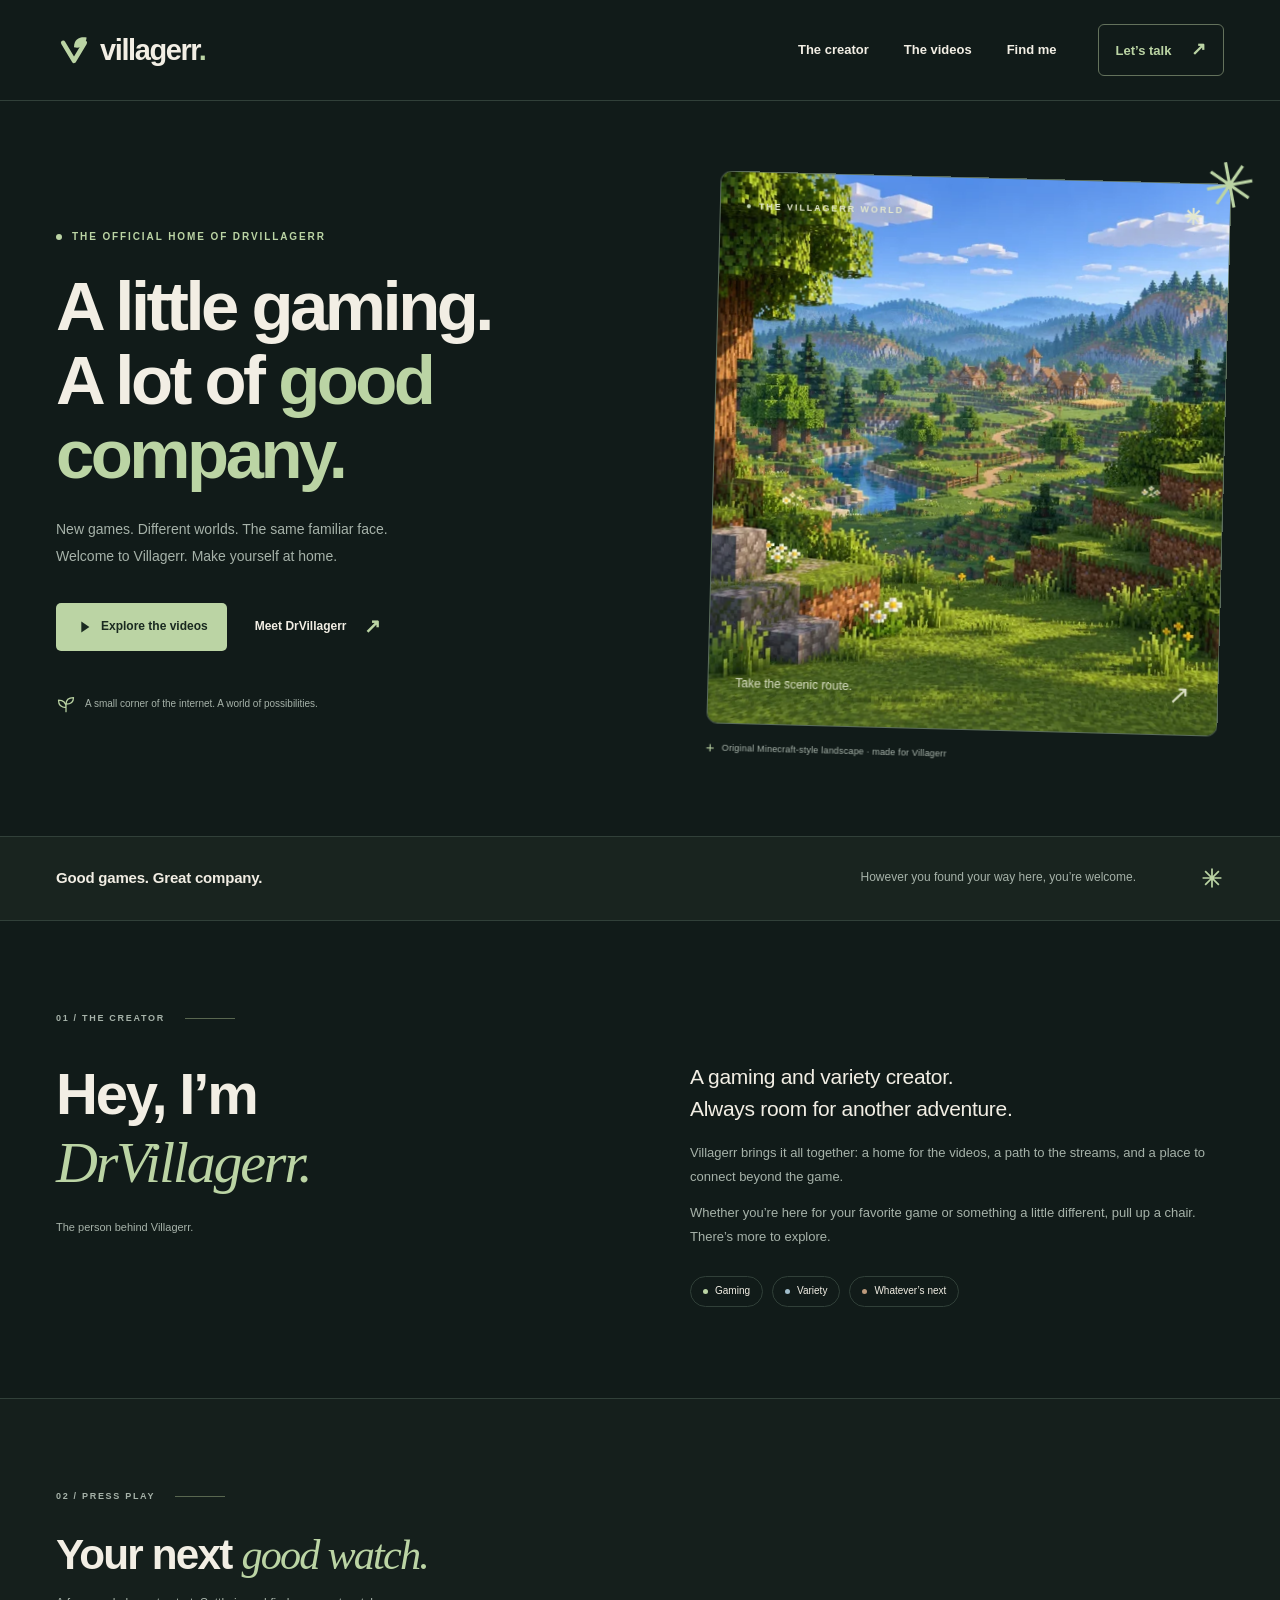
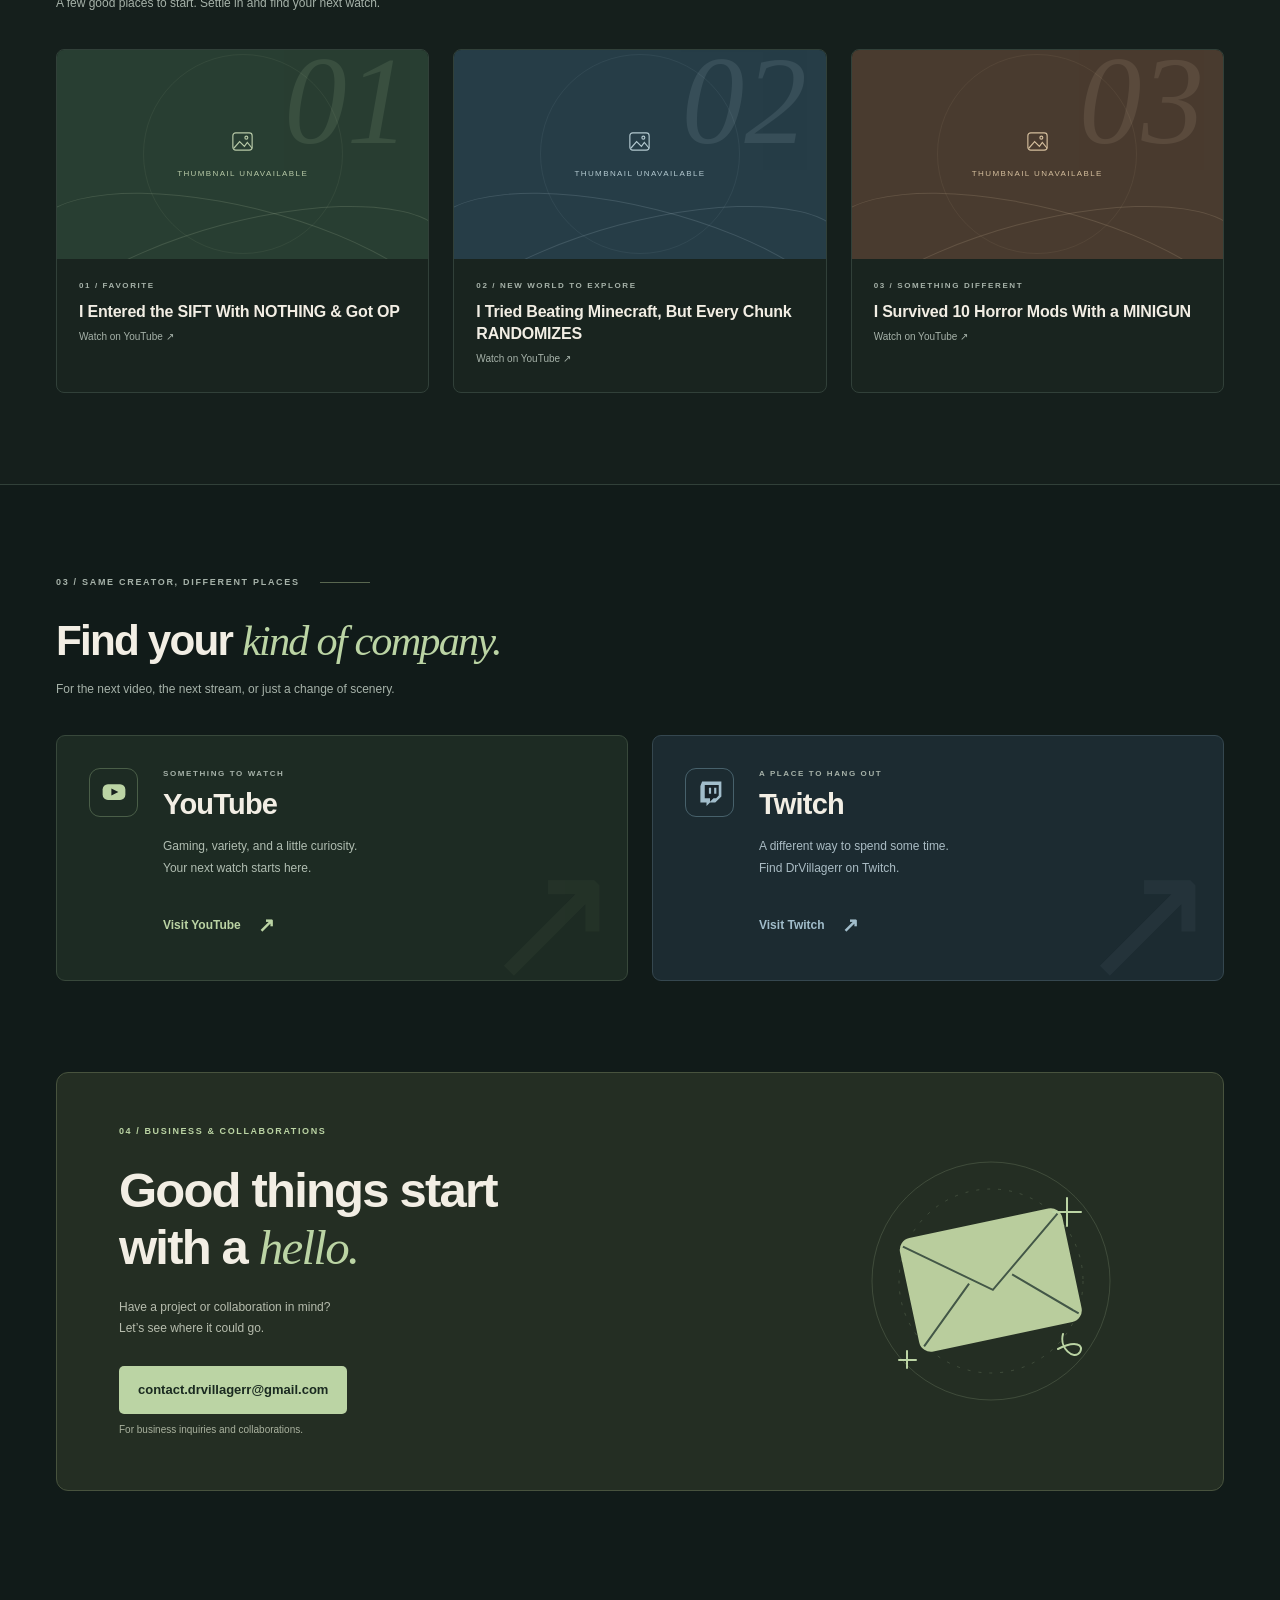
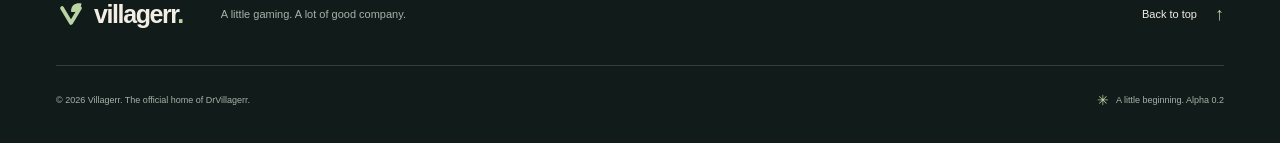
==== commit b0eff069: "Set exact featured video titles supplied by DrVillagerr" ====
--- a/index.html
+++ b/index.html
@@ -77,9 +77,9 @@
           <div class="section-label"><span>02 / PRESS PLAY</span><span class="tiny-line" aria-hidden="true"></span></div>
           <div class="section-heading"><div><h2 id="videos-heading">Your next <span class="serif-word">good watch.</span></h2><p>A few good places to start. Settle in and find your next watch.</p></div></div>
           <div class="video-grid" id="featured-videos">
-            <article class="video-card"><a class="video-entry" href="https://www.youtube.com/watch?v=RE8ecdOT9Ww" target="_blank" rel="noopener noreferrer" aria-label="Watch featured video 01 on YouTube (title pending; opens in a new tab)"><div class="video-art video-art-forest" aria-hidden="true"><span class="slot-number">01</span><span class="thumbnail-mark"><svg viewBox="0 0 28 28"><rect x="4" y="5" width="20" height="18" rx="3"/><path d="m5 21 6-7 5 5 3-4 5 6"/><circle cx="18" cy="10" r="1.5"/></svg> THUMBNAIL UNAVAILABLE</span><span class="art-orbit"></span><img src="https://i.ytimg.com/vi/RE8ecdOT9Ww/maxresdefault.jpg" alt="" loading="lazy" decoding="async" width="1280" height="720"></div><div class="video-card-body"><p class="card-eyebrow">01 / FAVORITE</p><h3>Video 01 — title pending</h3><p>Watch on YouTube ↗</p></div></a></article>
-            <article class="video-card"><a class="video-entry" href="https://www.youtube.com/watch?v=A47e-KyZ9I0" target="_blank" rel="noopener noreferrer" aria-label="Watch featured video 02 on YouTube (title pending; opens in a new tab)"><div class="video-art video-art-blue" aria-hidden="true"><span class="slot-number">02</span><span class="thumbnail-mark"><svg viewBox="0 0 28 28"><rect x="4" y="5" width="20" height="18" rx="3"/><path d="m5 21 6-7 5 5 3-4 5 6"/><circle cx="18" cy="10" r="1.5"/></svg> THUMBNAIL UNAVAILABLE</span><span class="art-orbit"></span><img src="https://i.ytimg.com/vi/A47e-KyZ9I0/maxresdefault.jpg" alt="" loading="lazy" decoding="async" width="1280" height="720"></div><div class="video-card-body"><p class="card-eyebrow">02 / NEW WORLD TO EXPLORE</p><h3>Video 02 — title pending</h3><p>Watch on YouTube ↗</p></div></a></article>
-            <article class="video-card"><a class="video-entry" href="https://www.youtube.com/watch?v=cJm2-jkei4I" target="_blank" rel="noopener noreferrer" aria-label="Watch featured video 03 on YouTube (title pending; opens in a new tab)"><div class="video-art video-art-brown" aria-hidden="true"><span class="slot-number">03</span><span class="thumbnail-mark"><svg viewBox="0 0 28 28"><rect x="4" y="5" width="20" height="18" rx="3"/><path d="m5 21 6-7 5 5 3-4 5 6"/><circle cx="18" cy="10" r="1.5"/></svg> THUMBNAIL UNAVAILABLE</span><span class="art-orbit"></span><img src="https://i.ytimg.com/vi/cJm2-jkei4I/maxresdefault.jpg" alt="" loading="lazy" decoding="async" width="1280" height="720"></div><div class="video-card-body"><p class="card-eyebrow">03 / SOMETHING DIFFERENT</p><h3>Video 03 — title pending</h3><p>Watch on YouTube ↗</p></div></a></article>
+            <article class="video-card"><a class="video-entry" href="https://www.youtube.com/watch?v=RE8ecdOT9Ww" target="_blank" rel="noopener noreferrer" aria-label="Watch I Entered the SIFT With NOTHING &amp; Got OP on YouTube (opens in a new tab)"><div class="video-art video-art-forest" aria-hidden="true"><span class="slot-number">01</span><span class="thumbnail-mark"><svg viewBox="0 0 28 28"><rect x="4" y="5" width="20" height="18" rx="3"/><path d="m5 21 6-7 5 5 3-4 5 6"/><circle cx="18" cy="10" r="1.5"/></svg> THUMBNAIL UNAVAILABLE</span><span class="art-orbit"></span><img src="https://i.ytimg.com/vi/RE8ecdOT9Ww/maxresdefault.jpg" alt="" loading="lazy" decoding="async" width="1280" height="720"></div><div class="video-card-body"><p class="card-eyebrow">01 / FAVORITE</p><h3>I Entered the SIFT With NOTHING &amp; Got OP</h3><p>Watch on YouTube ↗</p></div></a></article>
+            <article class="video-card"><a class="video-entry" href="https://www.youtube.com/watch?v=A47e-KyZ9I0" target="_blank" rel="noopener noreferrer" aria-label="Watch I Tried Beating Minecraft, But Every Chunk RANDOMIZES on YouTube (opens in a new tab)"><div class="video-art video-art-blue" aria-hidden="true"><span class="slot-number">02</span><span class="thumbnail-mark"><svg viewBox="0 0 28 28"><rect x="4" y="5" width="20" height="18" rx="3"/><path d="m5 21 6-7 5 5 3-4 5 6"/><circle cx="18" cy="10" r="1.5"/></svg> THUMBNAIL UNAVAILABLE</span><span class="art-orbit"></span><img src="https://i.ytimg.com/vi/A47e-KyZ9I0/maxresdefault.jpg" alt="" loading="lazy" decoding="async" width="1280" height="720"></div><div class="video-card-body"><p class="card-eyebrow">02 / NEW WORLD TO EXPLORE</p><h3>I Tried Beating Minecraft, But Every Chunk RANDOMIZES</h3><p>Watch on YouTube ↗</p></div></a></article>
+            <article class="video-card"><a class="video-entry" href="https://www.youtube.com/watch?v=cJm2-jkei4I" target="_blank" rel="noopener noreferrer" aria-label="Watch I Survived 10 Horror Mods With a MINIGUN on YouTube (opens in a new tab)"><div class="video-art video-art-brown" aria-hidden="true"><span class="slot-number">03</span><span class="thumbnail-mark"><svg viewBox="0 0 28 28"><rect x="4" y="5" width="20" height="18" rx="3"/><path d="m5 21 6-7 5 5 3-4 5 6"/><circle cx="18" cy="10" r="1.5"/></svg> THUMBNAIL UNAVAILABLE</span><span class="art-orbit"></span><img src="https://i.ytimg.com/vi/cJm2-jkei4I/maxresdefault.jpg" alt="" loading="lazy" decoding="async" width="1280" height="720"></div><div class="video-card-body"><p class="card-eyebrow">03 / SOMETHING DIFFERENT</p><h3>I Survived 10 Horror Mods With a MINIGUN</h3><p>Watch on YouTube ↗</p></div></a></article>
           </div>
         </div>
       </section>
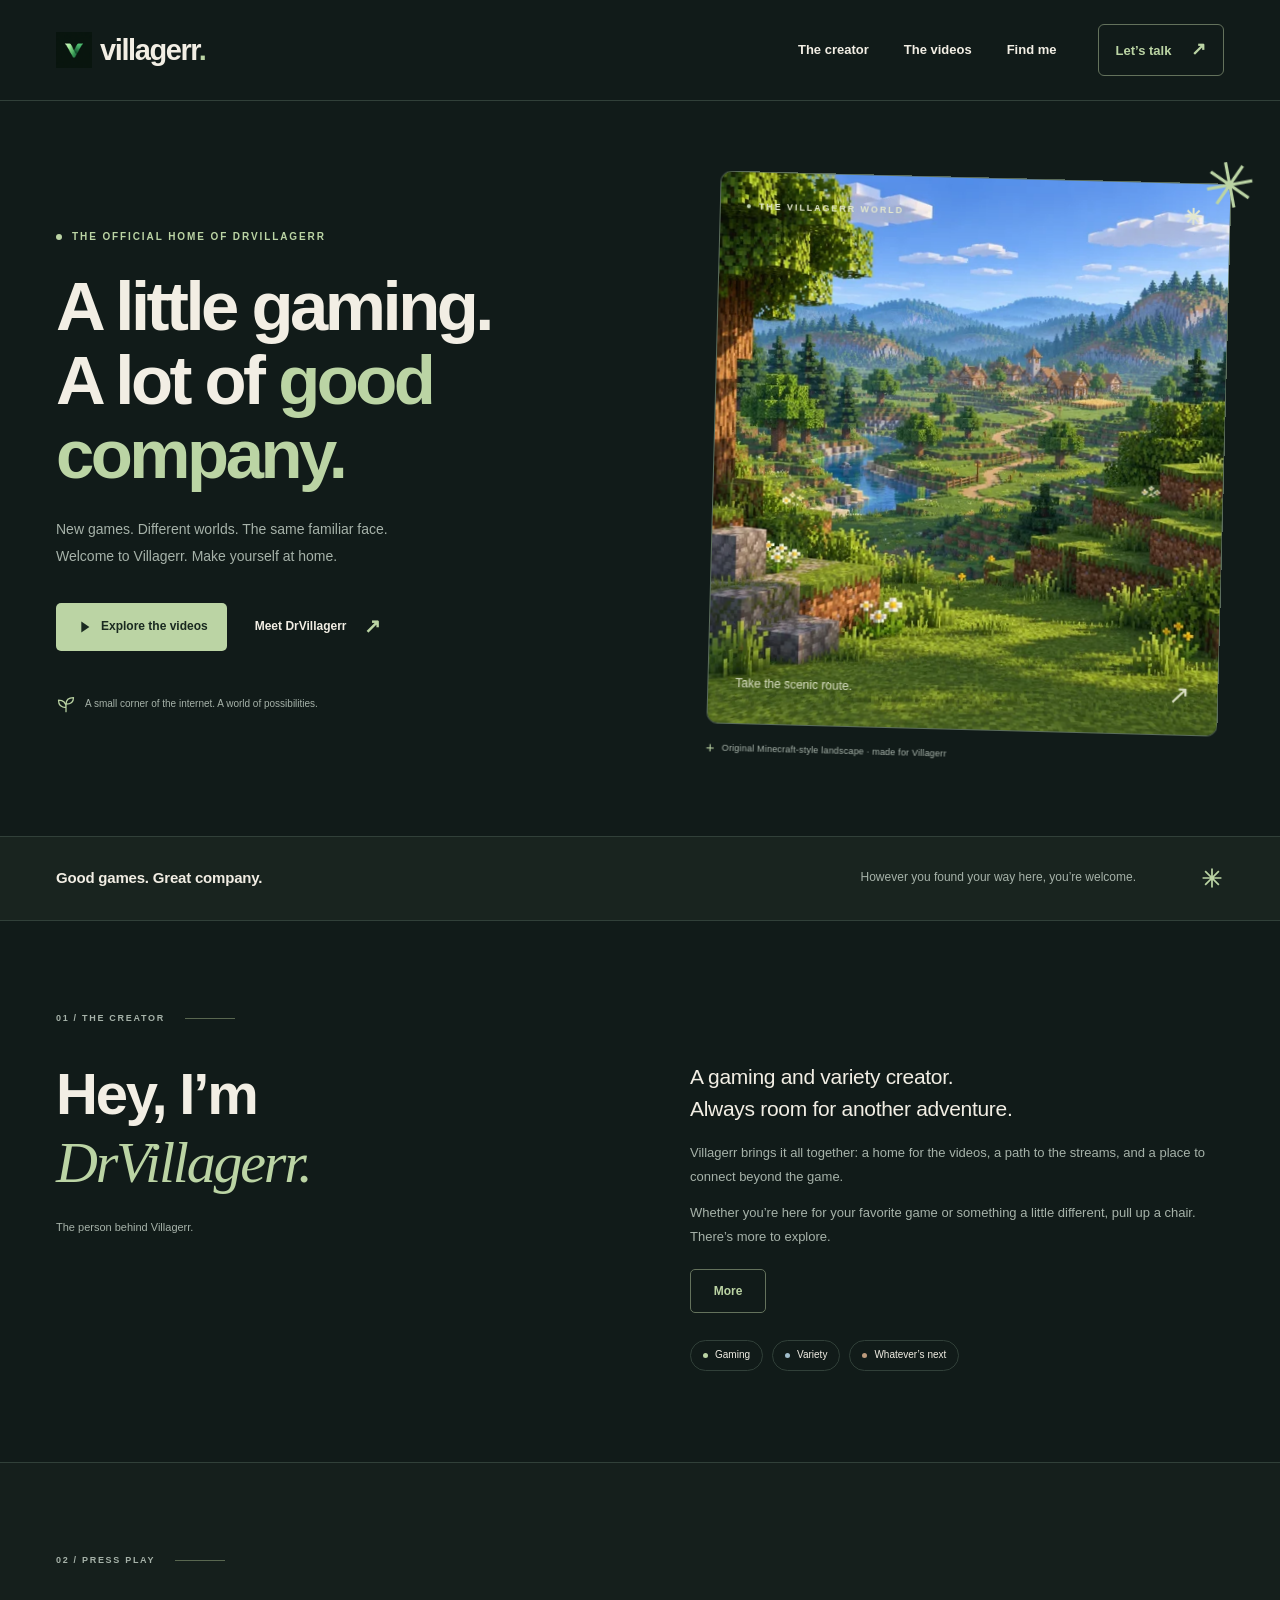
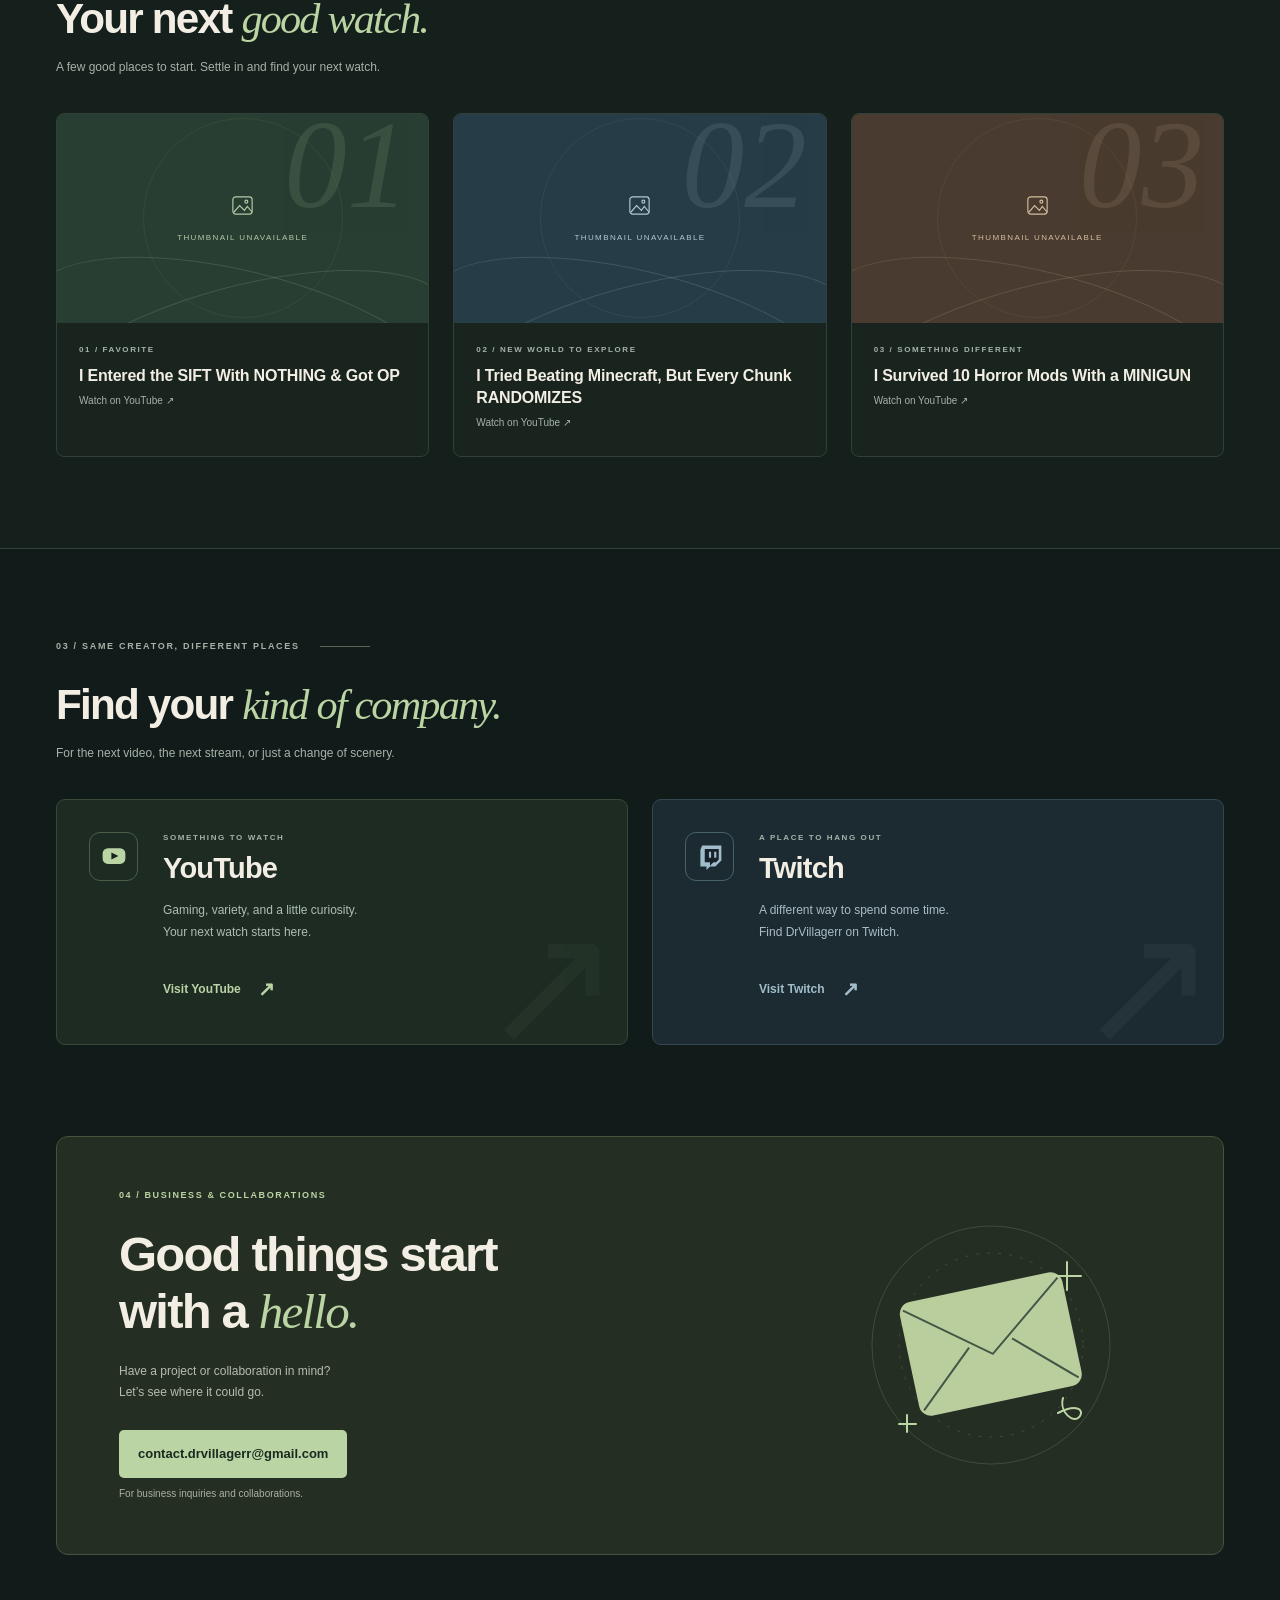
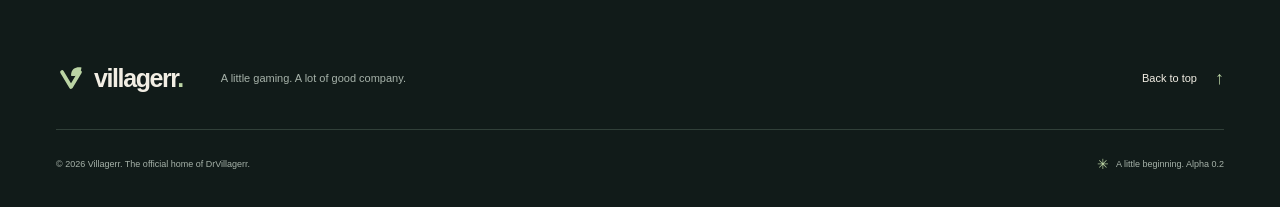
==== commit aecf0bae: "Complete Alpha 0.2 with official logo and expandable introduction" ====
--- a/index.html
+++ b/index.html
@@ -14,7 +14,9 @@
     <meta name="twitter:title" content="Villagerr — The official home of DrVillagerr">
     <meta name="twitter:description" content="Gaming, variety, and whatever comes next. Make yourself at home.">
     <title>Villagerr — The official home of DrVillagerr</title>
-    <link rel="icon" href="./assets/images/favicon.svg" type="image/svg+xml">
+    <link rel="icon" href="./assets/images/favicon-32.png" type="image/png" sizes="32x32">
+    <link rel="icon" href="./assets/images/favicon-64.png" type="image/png" sizes="64x64">
+    <link rel="shortcut icon" href="./favicon.ico">
     <link rel="stylesheet" href="./assets/css/styles.css">
     <script src="./assets/js/config.js" defer></script>
     <script src="./assets/js/main.js" defer></script>
@@ -24,7 +26,7 @@
     <header class="site-header">
       <div class="container header-inner">
         <a class="brand" href="./" aria-label="Villagerr home">
-          <svg class="brand-mark" viewBox="0 0 40 40" aria-hidden="true"><path d="M8 12 20 32 32 12" fill="none" stroke="currentColor" stroke-width="5" stroke-linecap="round" stroke-linejoin="round"/><path d="M20 17C20 7 27 5 34 6c-1 8-6 13-14 11Z" fill="currentColor"/></svg>
+          <img class="brand-mark" src="./assets/images/villagerr-logo-96.png" srcset="./assets/images/villagerr-logo-96.png 96w, ./assets/images/villagerr-logo-192.png 192w" sizes="(max-width: 650px) 32px, 36px" width="96" height="96" alt="" decoding="async">
           <span>villagerr<span class="brand-period">.</span></span>
         </a>
         <button class="nav-toggle" type="button" aria-expanded="false" aria-controls="primary-navigation"><span class="menu-label">Menu</span><span class="menu-lines" aria-hidden="true"></span></button>
@@ -68,7 +70,19 @@
         <div class="section-label"><span>01 / THE CREATOR</span><span class="tiny-line" aria-hidden="true"></span></div>
         <div class="about-grid">
           <div><h2 id="about-heading">Hey, I’m<br><span class="serif-word">DrVillagerr.</span></h2><p class="small-caption">The person behind Villagerr.</p></div>
-          <div class="about-copy"><p class="large-copy">A gaming and variety creator.<br>Always room for another adventure.</p><p>Villagerr brings it all together: a home for the videos, a path to the streams, and a place to connect beyond the game.</p><p>Whether you’re here for your favorite game or something a little different, pull up a chair. There’s more to explore.</p><div class="topic-tags" aria-label="Content themes"><span><i class="tag-dot green" aria-hidden="true"></i>Gaming</span><span><i class="tag-dot blue" aria-hidden="true"></i>Variety</span><span><i class="tag-dot brown" aria-hidden="true"></i>Whatever’s next</span></div></div>
+          <div class="about-copy"><p class="large-copy">A gaming and variety creator.<br>Always room for another adventure.</p><p>Villagerr brings it all together: a home for the videos, a path to the streams, and a place to connect beyond the game.</p><p>Whether you’re here for your favorite game or something a little different, pull up a chair. There’s more to explore.</p>
+            <button class="intro-toggle" id="intro-toggle" type="button" aria-expanded="false" aria-controls="intro-extra" hidden>More</button>
+            <div class="intro-expansion" id="intro-extra" hidden>
+              <div class="intro-full">
+                <p>Hey! I'm DrVillagerr. Just a villager with a love for gaming, ridiculous ideas, and making people laugh.</p>
+                <p>It all started with one simple thought: 'What if I shared my gameplay with others, and we could have fun together?' I was already spending my time adding crazy mods to Minecraft, experimenting with random ideas, and seeing just how chaotic things could get. Then I figured, why keep all the fun to myself?</p>
+                <p>What began with Minecraft has turned into a passion for creating videos, trying new games, taking on ridiculous challenges, and making moments that nobody could have predicted. Sometimes things go exactly as planned. Most of the time, they don't. And honestly, that's what makes it fun.</p>
+                <p>But my favorite part isn't just playing games. It's the people I get to share those moments with. Whether you're watching a video, joining a livestream, or just discovering my channel for the first time, I want you to feel like you're hanging out with a friend.</p>
+                <p>And hey, why not become a Villagerr too? Join the fun, meet some awesome people, and become part of a community where everyone is welcome. There's always room for one more Villagerr!</p>
+                <p>Just a villager.</p>
+              </div>
+            </div>
+            <div class="topic-tags" aria-label="Content themes"><span><i class="tag-dot green" aria-hidden="true"></i>Gaming</span><span><i class="tag-dot blue" aria-hidden="true"></i>Variety</span><span><i class="tag-dot brown" aria-hidden="true"></i>Whatever’s next</span></div></div>
         </div>
       </section>
 
--- a/assets/css/styles.css
+++ b/assets/css/styles.css
@@ -34,6 +34,7 @@
 .header-inner { display: flex; align-items: center; justify-content: space-between; min-height: 100px; gap: 32px; }
 .brand { display: inline-flex; gap: 8px; align-items: center; font-size: 29px; font-weight: 750; letter-spacing: -1.4px; line-height: 1; }
 .brand-mark { width: 36px; height: 38px; color: var(--green); }
+img.brand-mark { object-fit: contain; flex-shrink: 0; }
 .brand-period { color: var(--green); }
 .primary-nav { display: flex; align-items: center; gap: 35px; font-size: 13px; font-weight: 600; }
 .primary-nav a { position: relative; padding-block: 12px; transition: color .2s; }
@@ -89,6 +90,11 @@
 .about-copy .large-copy { font-size: 21px; color: var(--cream); line-height: 1.5; letter-spacing: -.3px; margin-bottom: 17px; }
 .about-copy > p { color: var(--muted); font-size: 13px; line-height: 1.85; }
 .about-copy > p + p { margin-top: 12px; }
+.intro-toggle { margin-top: 20px; min-width: 76px; min-height: 44px; padding: 8px 16px; border: 1px solid #64725c; border-radius: 5px; background: transparent; color: var(--green); font-size: 12px; font-weight: 650; cursor: pointer; transition: background .2s; }
+.intro-toggle:hover { background: #1d2b23; }
+.intro-expansion { overflow: hidden; }
+.intro-full { padding-top: 20px; color: var(--muted); font-size: 13px; line-height: 1.85; }
+.intro-full p + p { margin-top: 12px; }
 .topic-tags { display: flex; gap: 9px; flex-wrap: wrap; margin-top: 27px; }
 .topic-tags > span { display: inline-flex; align-items: center; gap: 7px; font-size: 10px; border: 1px solid var(--line); padding: 6px 12px; border-radius: 30px; }
 .tag-dot { width: 5px; height: 5px; border-radius: 50%; }
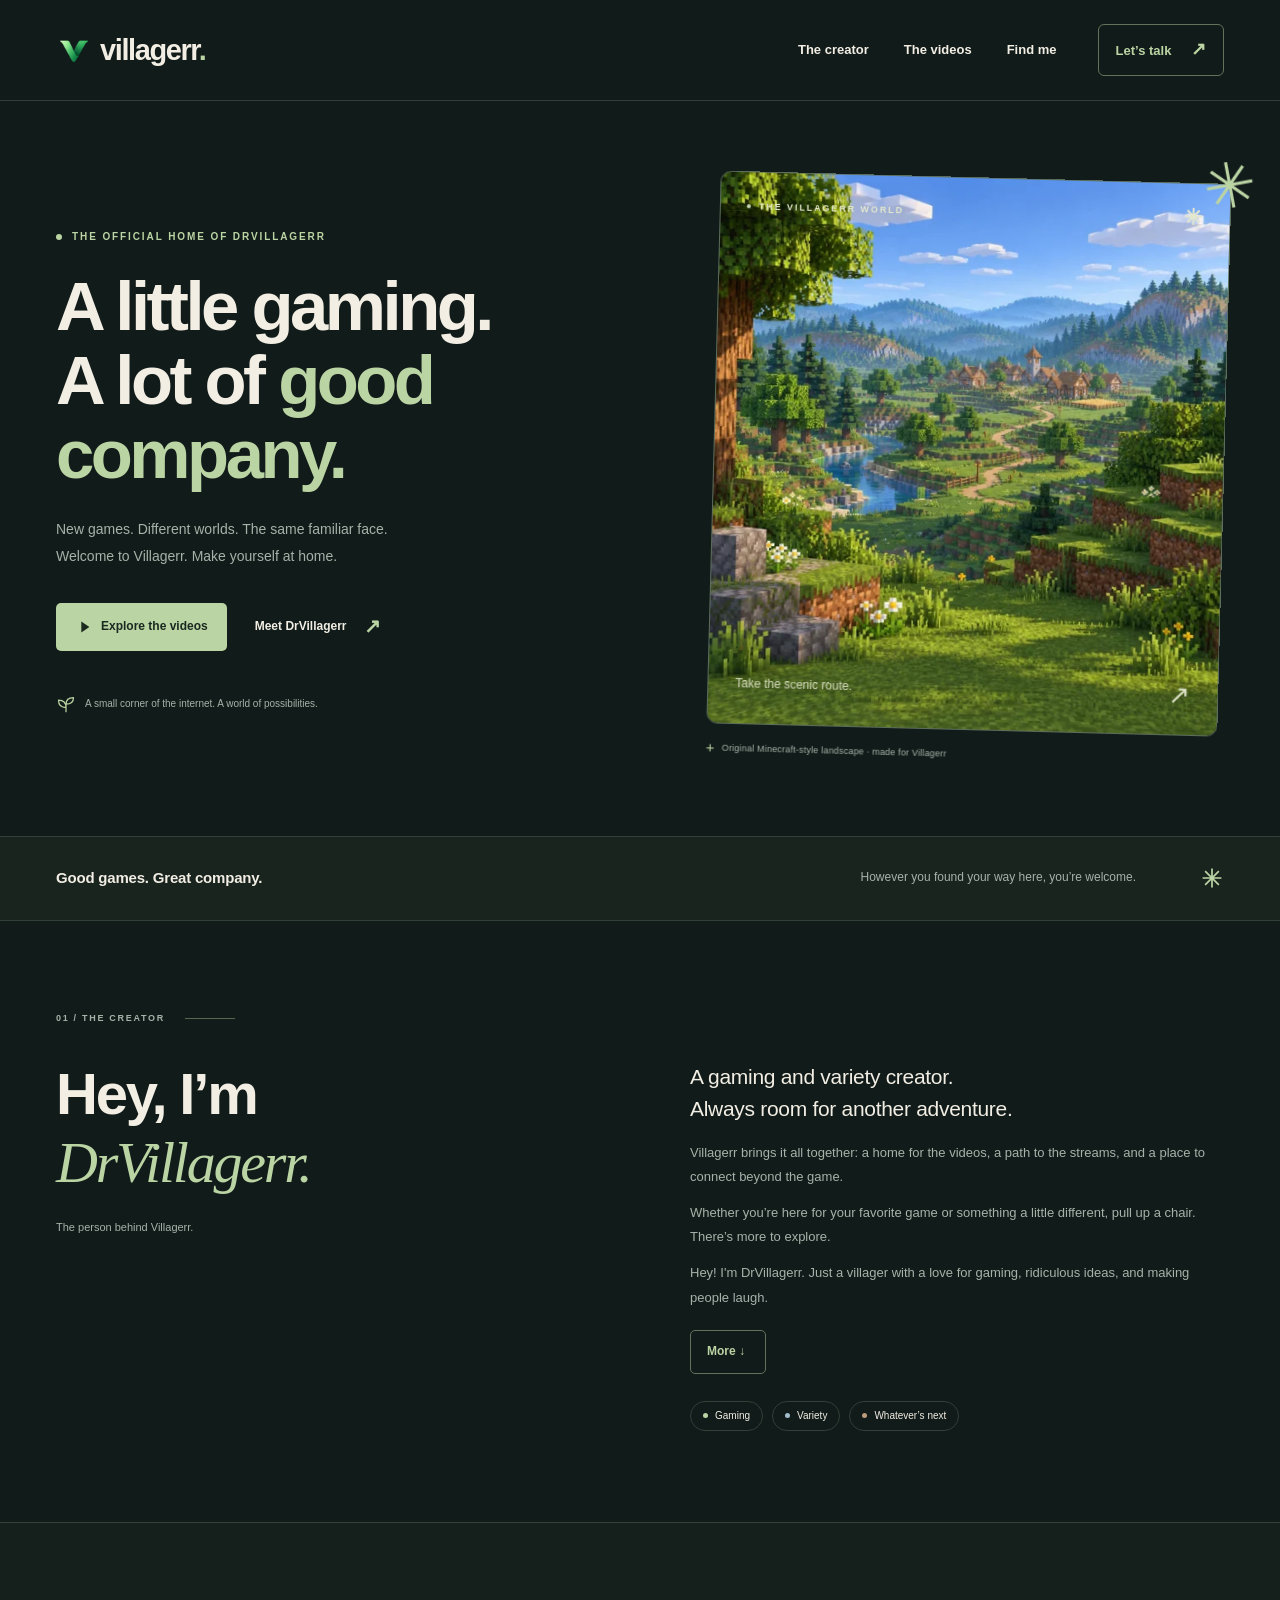
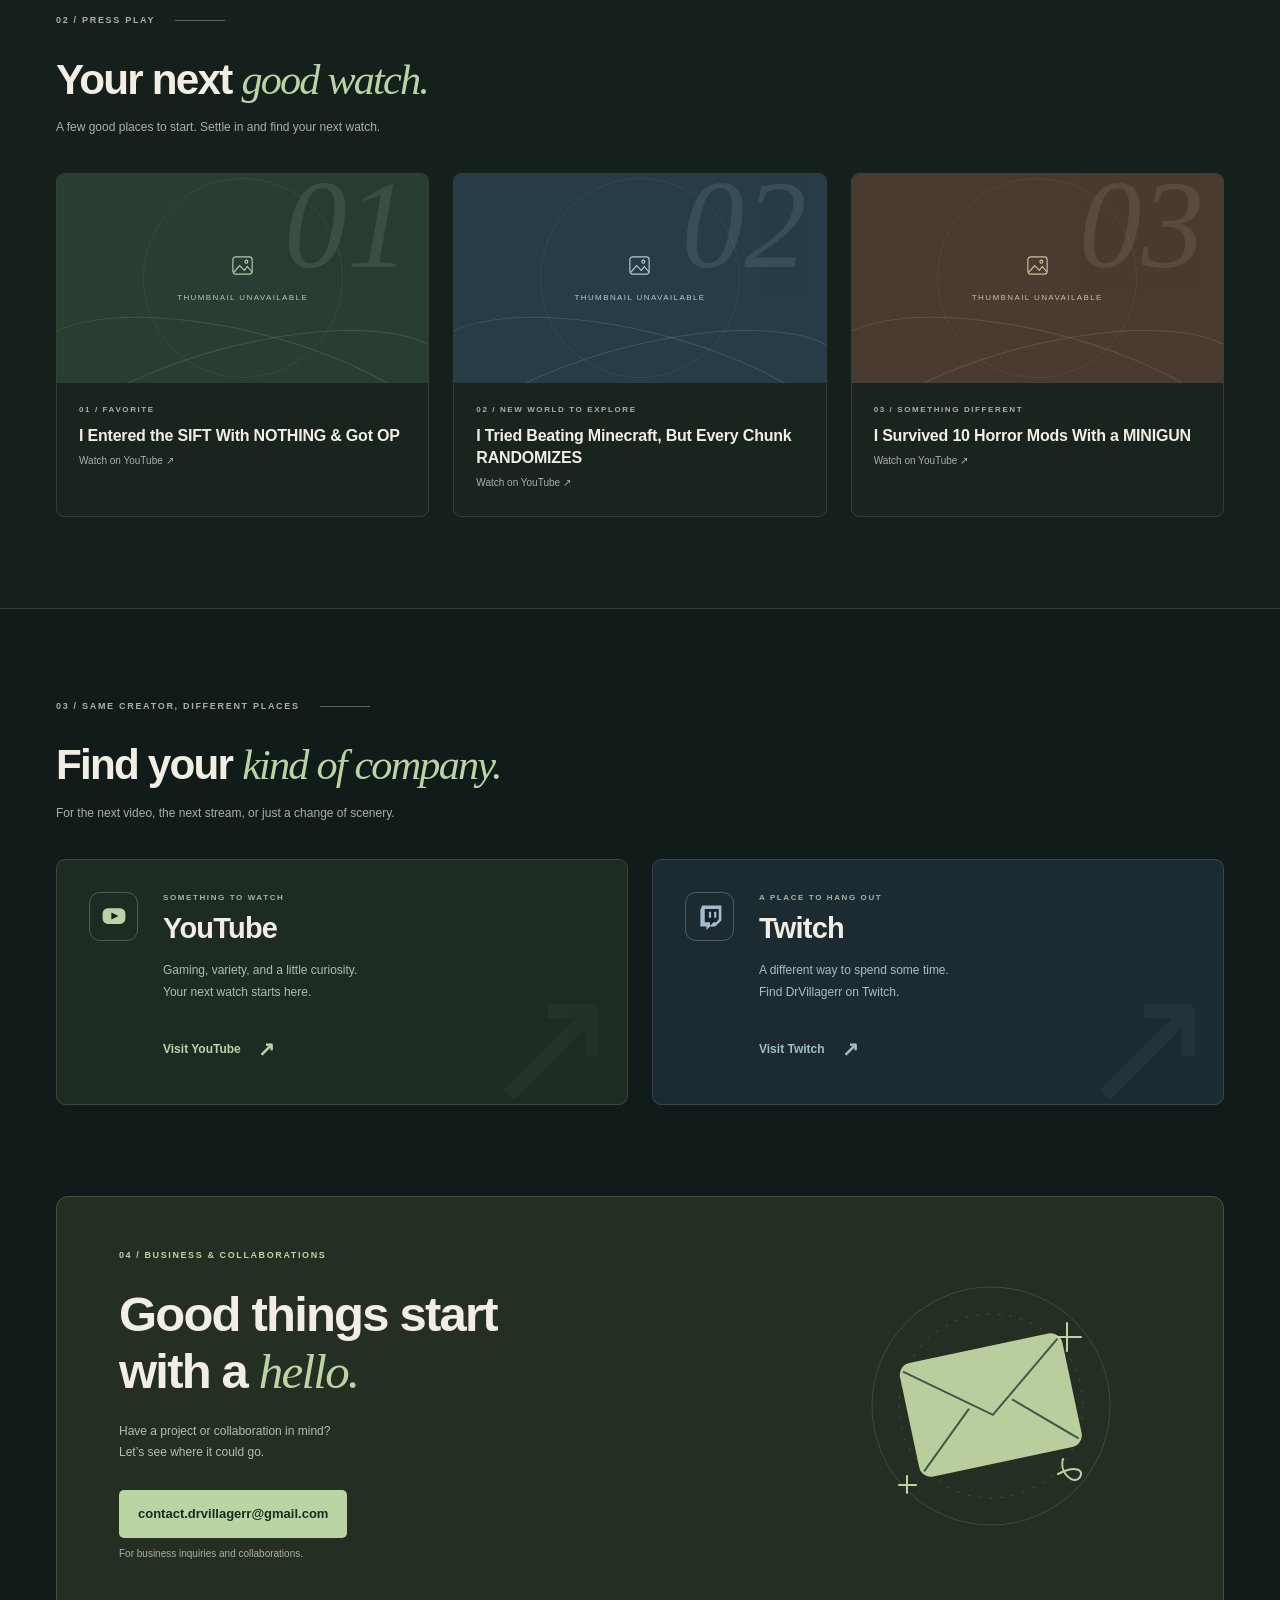
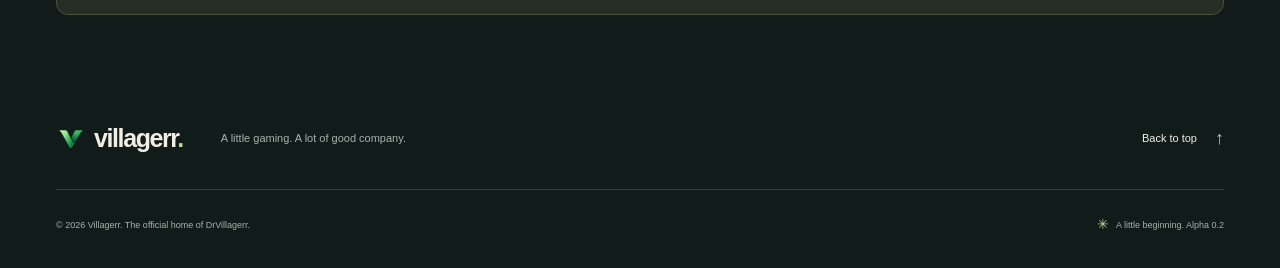
==== commit 34f16aba: "Use transparent visible logos and fix introduction disclosure" ====
--- a/index.html
+++ b/index.html
@@ -17,16 +17,16 @@
     <link rel="icon" href="./assets/images/favicon-32.png" type="image/png" sizes="32x32">
     <link rel="icon" href="./assets/images/favicon-64.png" type="image/png" sizes="64x64">
     <link rel="shortcut icon" href="./favicon.ico">
-    <link rel="stylesheet" href="./assets/css/styles.css">
+    <link rel="stylesheet" href="./assets/css/styles.css?v=alpha-0.2-intro-2">
     <script src="./assets/js/config.js" defer></script>
-    <script src="./assets/js/main.js" defer></script>
+    <script src="./assets/js/main.js?v=alpha-0.2-intro-2" defer></script>
   </head>
   <body>
     <a class="skip-link" href="#main">Skip to content</a>
     <header class="site-header">
       <div class="container header-inner">
         <a class="brand" href="./" aria-label="Villagerr home">
-          <img class="brand-mark" src="./assets/images/villagerr-logo-96.png" srcset="./assets/images/villagerr-logo-96.png 96w, ./assets/images/villagerr-logo-192.png 192w" sizes="(max-width: 650px) 32px, 36px" width="96" height="96" alt="" decoding="async">
+          <img class="brand-mark" src="./assets/images/villagerr-logo-transparent-96.png" srcset="./assets/images/villagerr-logo-transparent-96.png 96w, ./assets/images/villagerr-logo-transparent-192.png 192w" sizes="(max-width: 650px) 32px, 36px" width="96" height="96" alt="" decoding="async">
           <span>villagerr<span class="brand-period">.</span></span>
         </a>
         <button class="nav-toggle" type="button" aria-expanded="false" aria-controls="primary-navigation"><span class="menu-label">Menu</span><span class="menu-lines" aria-hidden="true"></span></button>
@@ -71,17 +71,19 @@
         <div class="about-grid">
           <div><h2 id="about-heading">Hey, I’m<br><span class="serif-word">DrVillagerr.</span></h2><p class="small-caption">The person behind Villagerr.</p></div>
           <div class="about-copy"><p class="large-copy">A gaming and variety creator.<br>Always room for another adventure.</p><p>Villagerr brings it all together: a home for the videos, a path to the streams, and a place to connect beyond the game.</p><p>Whether you’re here for your favorite game or something a little different, pull up a chair. There’s more to explore.</p>
-            <button class="intro-toggle" id="intro-toggle" type="button" aria-expanded="false" aria-controls="intro-extra" hidden>More</button>
-            <div class="intro-expansion" id="intro-extra" hidden>
-              <div class="intro-full">
-                <p>Hey! I'm DrVillagerr. Just a villager with a love for gaming, ridiculous ideas, and making people laugh.</p>
+            <p class="intro-summary">Hey! I'm DrVillagerr. Just a villager with a love for gaming, ridiculous ideas, and making people laugh.</p>
+            <details class="intro-disclosure" id="intro-disclosure">
+              <summary class="intro-toggle" id="intro-toggle" aria-controls="intro-extra"><span class="intro-more">More ↓</span><span class="intro-less">Less ↑</span></summary>
+              <div class="intro-expansion" id="intro-extra">
+                <div class="intro-full">
                 <p>It all started with one simple thought: 'What if I shared my gameplay with others, and we could have fun together?' I was already spending my time adding crazy mods to Minecraft, experimenting with random ideas, and seeing just how chaotic things could get. Then I figured, why keep all the fun to myself?</p>
                 <p>What began with Minecraft has turned into a passion for creating videos, trying new games, taking on ridiculous challenges, and making moments that nobody could have predicted. Sometimes things go exactly as planned. Most of the time, they don't. And honestly, that's what makes it fun.</p>
                 <p>But my favorite part isn't just playing games. It's the people I get to share those moments with. Whether you're watching a video, joining a livestream, or just discovering my channel for the first time, I want you to feel like you're hanging out with a friend.</p>
                 <p>And hey, why not become a Villagerr too? Join the fun, meet some awesome people, and become part of a community where everyone is welcome. There's always room for one more Villagerr!</p>
                 <p>Just a villager.</p>
+                </div>
               </div>
-            </div>
+            </details>
             <div class="topic-tags" aria-label="Content themes"><span><i class="tag-dot green" aria-hidden="true"></i>Gaming</span><span><i class="tag-dot blue" aria-hidden="true"></i>Variety</span><span><i class="tag-dot brown" aria-hidden="true"></i>Whatever’s next</span></div></div>
         </div>
       </section>
@@ -112,6 +114,6 @@
       </section>
     </main>
 
-    <footer class="site-footer container"><div class="footer-top"><a class="brand" href="./" aria-label="Villagerr home"><svg class="brand-mark" viewBox="0 0 40 40" aria-hidden="true"><path d="M8 12 20 32 32 12" fill="none" stroke="currentColor" stroke-width="5" stroke-linecap="round" stroke-linejoin="round"/><path d="M20 17C20 7 27 5 34 6c-1 8-6 13-14 11Z" fill="currentColor"/></svg><span>villagerr<span class="brand-period">.</span></span></a><p>A little gaming. A lot of good company.</p><a class="back-top" href="#main">Back to top <span aria-hidden="true">↑</span></a></div><div class="footer-bottom"><p>© <span id="copyright-year">2026</span> Villagerr. The official home of DrVillagerr.</p><span class="alpha-badge"><span aria-hidden="true">✳</span> A little beginning. Alpha 0.2</span></div></footer>
+    <footer class="site-footer container"><div class="footer-top"><a class="brand" href="./" aria-label="Villagerr home"><img class="brand-mark" src="./assets/images/villagerr-logo-transparent-96.png" srcset="./assets/images/villagerr-logo-transparent-96.png 96w, ./assets/images/villagerr-logo-transparent-192.png 192w" sizes="30px" width="96" height="96" alt="" decoding="async"><span>villagerr<span class="brand-period">.</span></span></a><p>A little gaming. A lot of good company.</p><a class="back-top" href="#main">Back to top <span aria-hidden="true">↑</span></a></div><div class="footer-bottom"><p>© <span id="copyright-year">2026</span> Villagerr. The official home of DrVillagerr.</p><span class="alpha-badge"><span aria-hidden="true">✳</span> A little beginning. Alpha 0.2</span></div></footer>
   </body>
 </html>
--- a/assets/css/styles.css
+++ b/assets/css/styles.css
@@ -90,7 +90,12 @@
 .about-copy .large-copy { font-size: 21px; color: var(--cream); line-height: 1.5; letter-spacing: -.3px; margin-bottom: 17px; }
 .about-copy > p { color: var(--muted); font-size: 13px; line-height: 1.85; }
 .about-copy > p + p { margin-top: 12px; }
-.intro-toggle { margin-top: 20px; min-width: 76px; min-height: 44px; padding: 8px 16px; border: 1px solid #64725c; border-radius: 5px; background: transparent; color: var(--green); font-size: 12px; font-weight: 650; cursor: pointer; transition: background .2s; }
+.intro-toggle { display: inline-flex; align-items: center; margin-top: 20px; min-width: 76px; min-height: 44px; padding: 8px 16px; border: 1px solid #64725c; border-radius: 5px; background: transparent; color: var(--green); font-size: 12px; font-weight: 650; cursor: pointer; list-style: none; transition: background .2s; }
+.intro-toggle::-webkit-details-marker { display: none; }
+.intro-toggle:focus-visible { outline: 3px solid var(--green); outline-offset: 6px; }
+.intro-less { display: none; }
+.intro-disclosure[open] > .intro-toggle .intro-more { display: none; }
+.intro-disclosure[open] > .intro-toggle .intro-less { display: inline; }
 .intro-toggle:hover { background: #1d2b23; }
 .intro-expansion { overflow: hidden; }
 .intro-full { padding-top: 20px; color: var(--muted); font-size: 13px; line-height: 1.85; }
